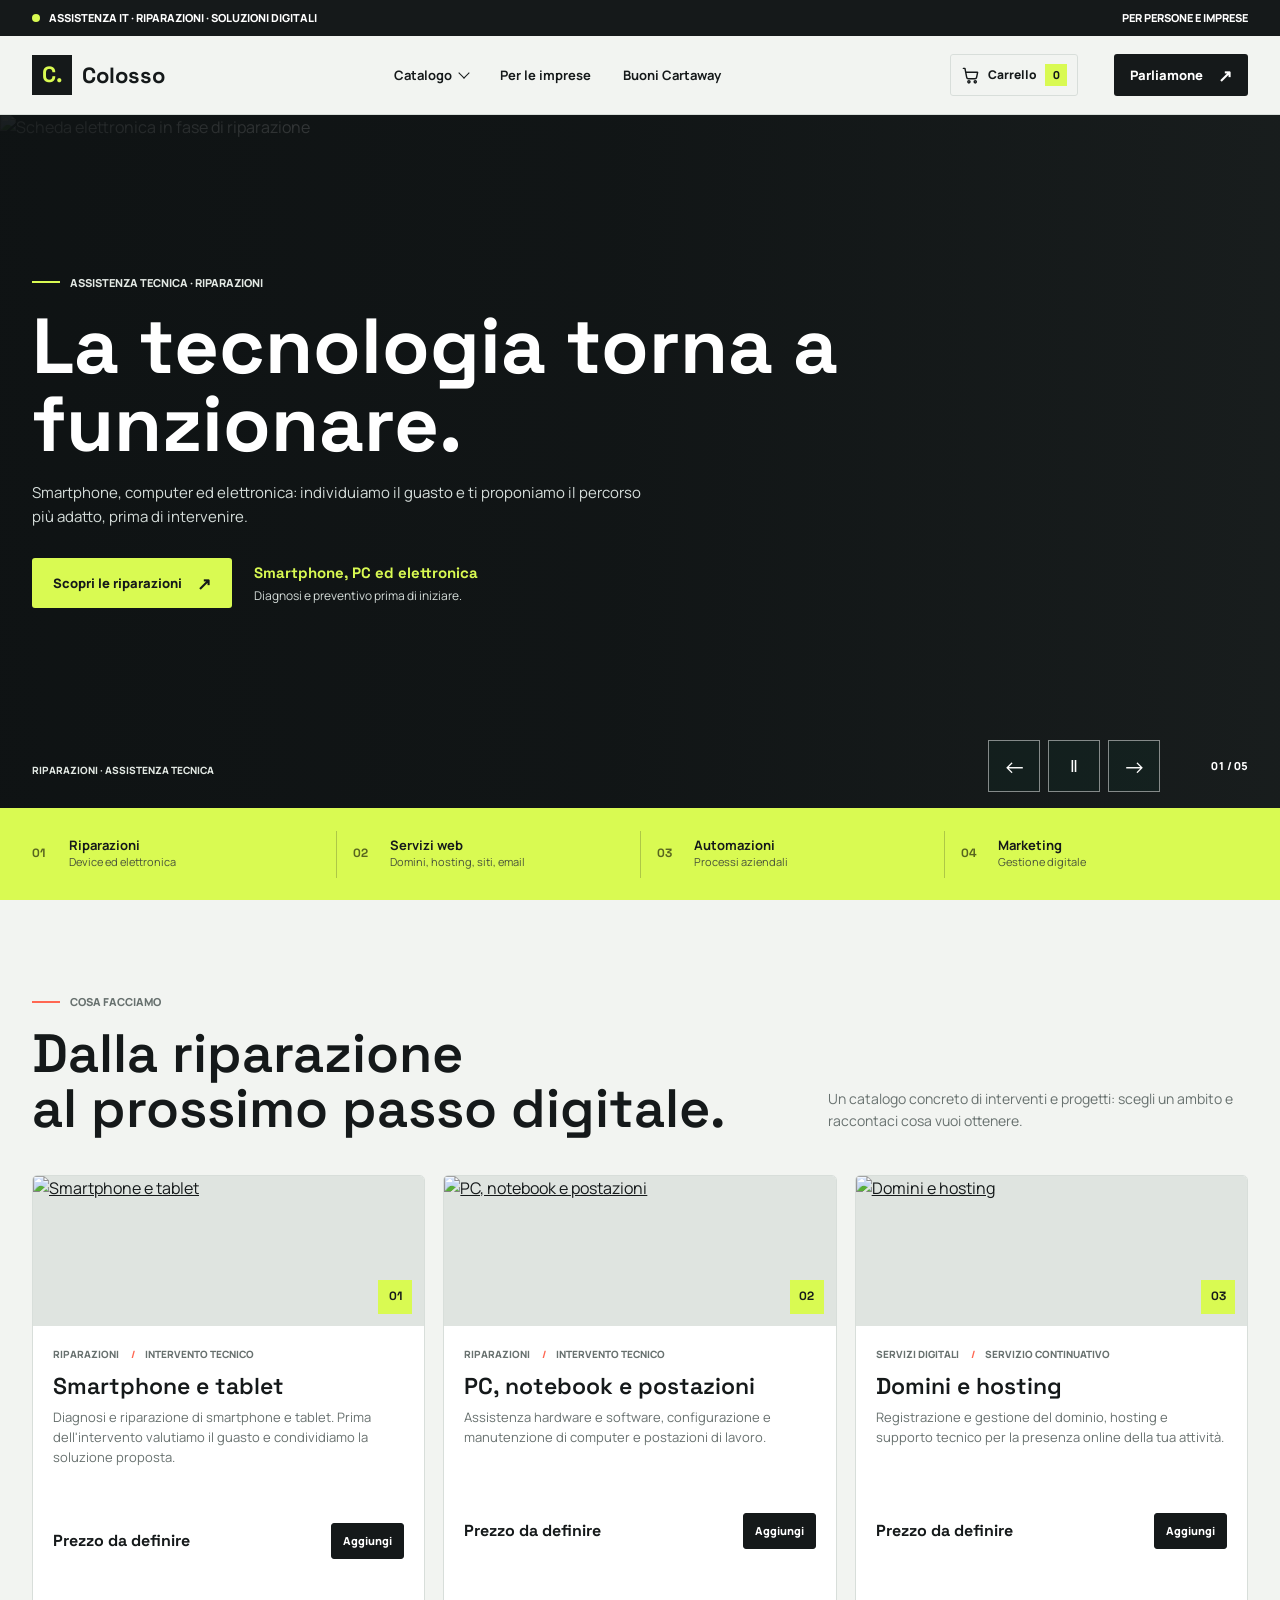
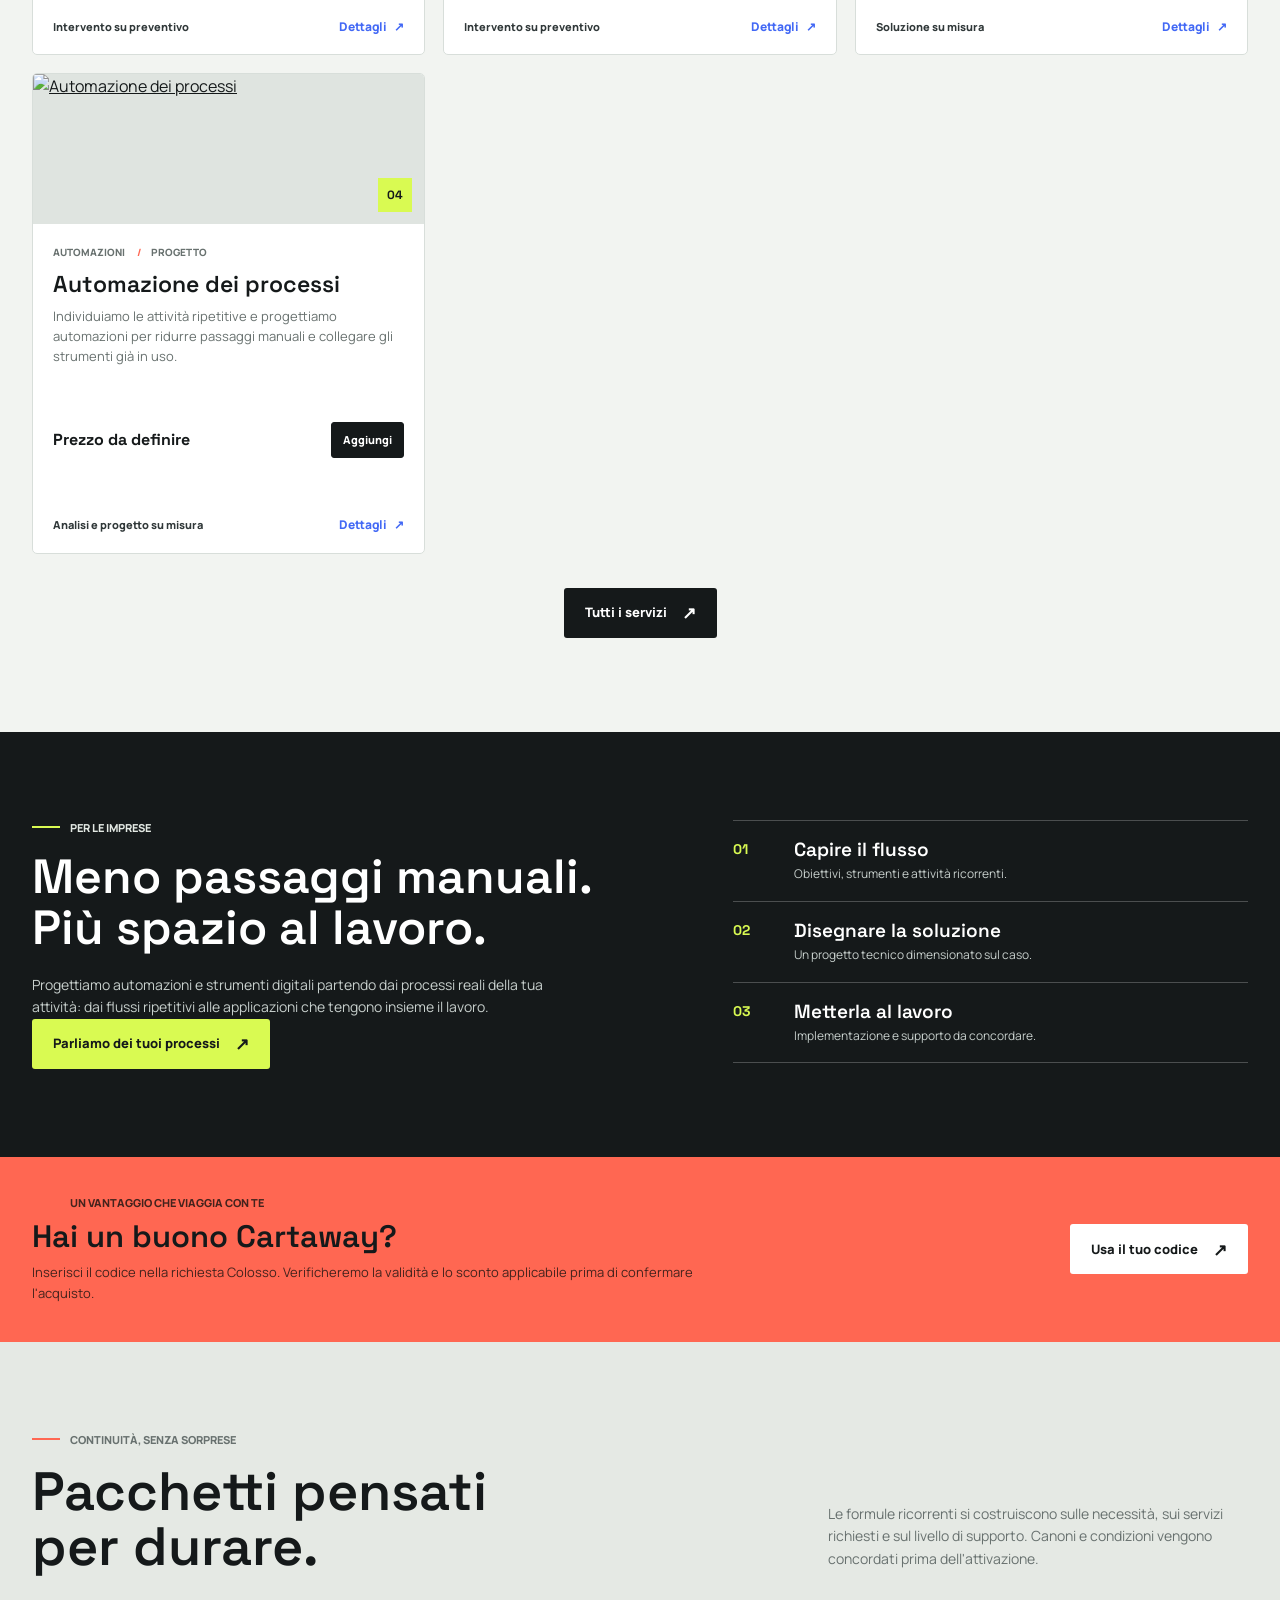
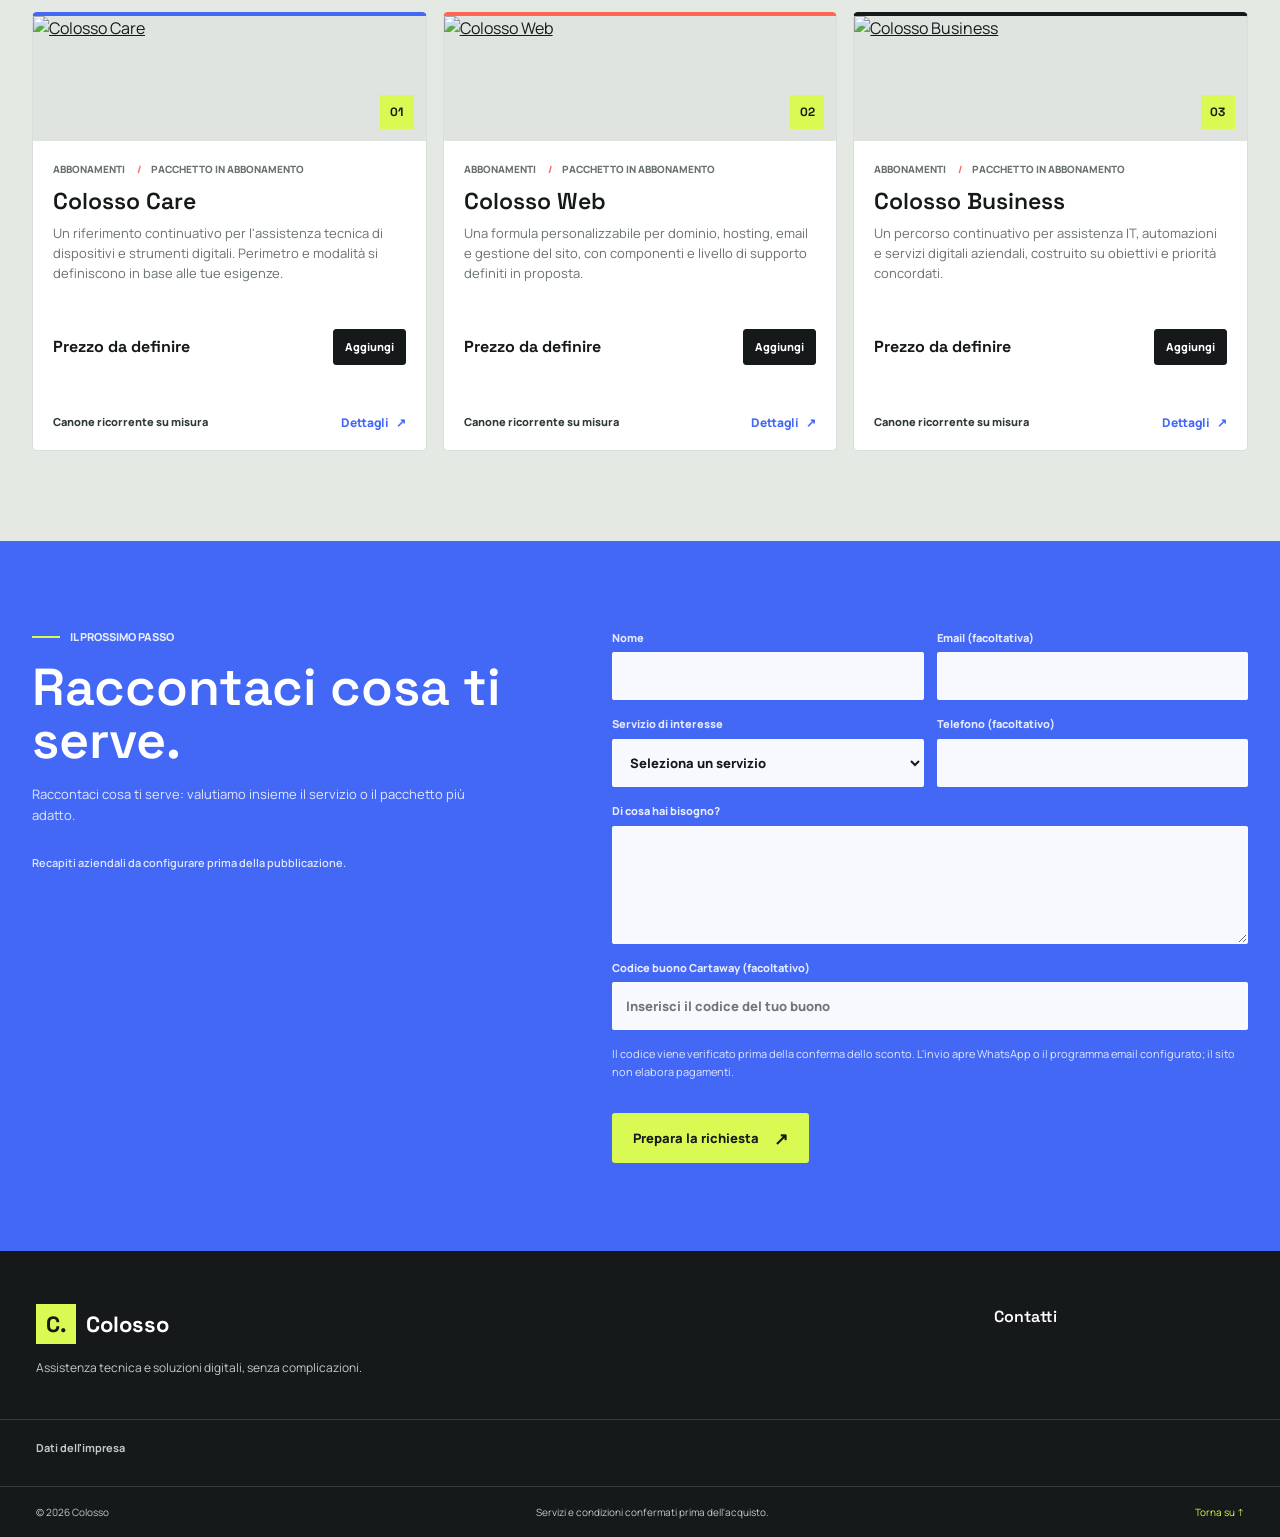
==== index.html @ 5e8c4e10 "feat: add main site functionality with cart management, service rendering, and contact forms" ====
<!doctype html>
<html lang="it">
  <head>
    <meta charset="utf-8" />
    <meta name="viewport" content="width=device-width, initial-scale=1" />
    <meta name="theme-color" content="#d9fa52" />
    <meta name="description" content="Colosso: assistenza tecnica, riparazioni elettroniche, servizi digitali e automazioni per persone e imprese." />
    <title>Colosso — Assistenza tecnica e soluzioni digitali</title>
    <link rel="preconnect" href="https://fonts.googleapis.com" />
    <link rel="preconnect" href="https://fonts.gstatic.com" crossorigin />
    <link href="https://fonts.googleapis.com/css2?family=Manrope:wght@400;500;600;700;800&family=Space+Grotesk:wght@400;500;600;700&display=swap" rel="stylesheet" />
    <link rel="stylesheet" href="site.css?v=4" />
    <script src="site.js?v=4" defer></script>
  </head>
  <body data-page="home">
    <a class="skip-link" href="#main">Salta al contenuto</a>

    <div class="topline" id="topline">
      <div class="topline__inner">
        <span class="topline__signal"><span class="topline__dot" aria-hidden="true"></span> Assistenza IT · Riparazioni · Soluzioni digitali</span>
        <span>Per persone e imprese</span>
      </div>
    </div>

    <header class="site-header">
      <div class="site-header__inner">
        <a class="brand" href="index.html#inizio" aria-label="Colosso, torna all'inizio">
          <span class="brand__mark" aria-hidden="true">C.</span>
          <span class="brand__name" data-brand>Colosso</span>
        </a>
        <button class="menu-toggle" id="menu-toggle" type="button" aria-label="Apri il menu" aria-controls="primary-navigation" aria-expanded="false">
          <span></span>
          <span></span>
        </button>
        <nav class="primary-nav" id="primary-navigation" aria-label="Navigazione principale">
          <details class="nav-dropdown">
            <summary>Catalogo</summary>
            <div class="nav-dropdown__menu">
              <a href="catalogo.html">Tutti i servizi</a>
              <a href="catalogo.html?categoria=Riparazioni">Riparazioni</a>
              <a href="catalogo.html?categoria=Servizi%20digitali">Servizi digitali</a>
              <a href="catalogo.html?categoria=Automazioni">Automazioni</a>
              <a href="catalogo.html?categoria=Marketing">Marketing</a>
              <a href="catalogo.html?categoria=Abbonamenti">Abbonamenti</a>
            </div>
          </details>
          <a href="#imprese">Per le imprese</a>
          <a href="#buoni">Buoni Cartaway</a>
        </nav>
        <a class="cart-link" data-cart-link href="carrello.html" aria-label="Carrello, 0 articoli">
          <svg class="cart-link__icon" viewBox="0 0 24 24" aria-hidden="true" fill="none" stroke="currentColor" stroke-width="1.8" stroke-linecap="round" stroke-linejoin="round"><path d="M3 3h2l2.2 11.3a2 2 0 0 0 2 1.7h8.5a2 2 0 0 0 2-1.6L21 8H6" /><circle cx="10" cy="20" r="1.4" /><circle cx="18" cy="20" r="1.4" /></svg>
          <span class="cart-link__label">Carrello</span>
          <span class="cart-count" data-cart-count aria-live="polite">0</span>
          <span class="visually-hidden" id="cart-feedback" role="status" aria-live="polite"></span>
        </a>
        <a class="button button--small" href="#contatti">Parliamone <span class="button__arrow" aria-hidden="true">↗</span></a>
      </div>
    </header>

    <main id="main">
      <section class="hero" id="inizio" aria-labelledby="hero-title">
        <img class="hero__image" id="hero-image" src="https://images.unsplash.com/photo-1518770660439-4636190af475?auto=format&fit=crop&w=2200&q=85" alt="Scheda elettronica in fase di riparazione" fetchpriority="high" />
        <div class="hero__inner">
          <div class="hero__content">
            <p class="eyebrow eyebrow--light" id="hero-eyebrow">ASSISTENZA TECNICA · RIPARAZIONI</p>
            <h1 id="hero-title">La tecnologia torna a funzionare.</h1>
            <p class="hero__intro" id="hero-intro">Smartphone, computer ed elettronica: individuiamo il guasto e ti proponiamo il percorso più adatto, prima di intervenire.</p>
            <div class="hero__actions">
              <a class="button button--lime" id="hero-action" href="catalogo.html?categoria=Riparazioni"><span id="hero-action-label">Scopri le riparazioni</span><span class="button__arrow" aria-hidden="true">↗</span></a>
              <p class="hero__delivery"><strong id="hero-delivery-highlight">Smartphone, PC ed elettronica</strong><span id="hero-delivery-secondary">Diagnosi e preventivo prima di iniziare.</span></p>
            </div>
          </div>
        </div>
        <p class="hero__caption" id="hero-caption">RIPARAZIONI · ASSISTENZA TECNICA</p>
        <div class="hero__controls" role="group" aria-label="Controlli della galleria">
          <button class="hero__control" id="hero-previous" type="button" aria-label="Slide precedente" title="Slide precedente">←</button>
          <button class="hero__control hero__control--play" id="hero-toggle" type="button" aria-label="Metti in pausa la galleria" aria-pressed="true" title="Metti in pausa la galleria">Ⅱ</button>
          <button class="hero__control" id="hero-next" type="button" aria-label="Slide successiva" title="Slide successiva">→</button>
          <span class="hero__counter" id="hero-slide-count" aria-live="polite">01 / 05</span>
        </div>
      </section>

      <section class="capability-strip" aria-label="Aree di attività">
        <div class="capability-strip__inner">
          <p><span class="capability-strip__number">01</span><strong>Riparazioni</strong><span>Device ed elettronica</span></p>
          <p><span class="capability-strip__number">02</span><strong>Servizi web</strong><span>Domini, hosting, siti, email</span></p>
          <p><span class="capability-strip__number">03</span><strong>Automazioni</strong><span>Processi aziendali</span></p>
          <p><span class="capability-strip__number">04</span><strong>Marketing</strong><span>Gestione digitale</span></p>
        </div>
      </section>

      <section class="section-wrap" id="servizi" aria-labelledby="services-title">
        <div class="section-heading">
          <div>
            <p class="eyebrow">Cosa facciamo</p>
            <h2 id="services-title">Dalla riparazione<br />al prossimo passo digitale.</h2>
          </div>
          <p class="section-heading__note">Un catalogo concreto di interventi e progetti: scegli un ambito e raccontaci cosa vuoi ottenere.</p>
        </div>
        <div class="service-grid" data-home-services>
          <p class="load-status" id="service-load-status" role="status" aria-live="polite">Carico i servizi…</p>
        </div>
        <div class="section-action">
          <a class="button" href="catalogo.html">Tutti i servizi <span class="button__arrow" aria-hidden="true">↗</span></a>
        </div>
      </section>

      <section class="process-section" id="imprese" aria-labelledby="process-title">
        <div class="process-section__inner">
          <div>
            <p class="eyebrow eyebrow--light">Per le imprese</p>
            <h2 id="process-title">Meno passaggi manuali.<br />Più spazio al lavoro.</h2>
            <p class="process-section__intro">Progettiamo automazioni e strumenti digitali partendo dai processi reali della tua attività: dai flussi ripetitivi alle applicazioni che tengono insieme il lavoro.</p>
            <a class="button button--lime" href="prodotto.html?id=automazione-processi">Parliamo dei tuoi processi <span class="button__arrow" aria-hidden="true">↗</span></a>
          </div>
          <ol class="process-list">
            <li><span class="process-list__number">01</span><strong>Capire il flusso</strong><span>Obiettivi, strumenti e attività ricorrenti.</span></li>
            <li><span class="process-list__number">02</span><strong>Disegnare la soluzione</strong><span>Un progetto tecnico dimensionato sul caso.</span></li>
            <li><span class="process-list__number">03</span><strong>Metterla al lavoro</strong><span>Implementazione e supporto da concordare.</span></li>
          </ol>
        </div>
      </section>

      <section class="voucher-band" id="buoni" aria-labelledby="voucher-title">
        <div>
          <p class="eyebrow">Un vantaggio che viaggia con te</p>
          <h2 id="voucher-title">Hai un buono Cartaway?</h2>
          <p>Inserisci il codice nella richiesta Colosso. Verificheremo la validità e lo sconto applicabile prima di confermare l'acquisto.</p>
        </div>
        <a class="button button--white" href="#contatti">Usa il tuo codice <span class="button__arrow" aria-hidden="true">↗</span></a>
      </section>

      <section class="packages-section" id="pacchetti" aria-labelledby="packages-title">
        <div class="section-wrap">
          <div class="section-heading">
            <div>
              <p class="eyebrow">Continuità, senza sorprese</p>
              <h2 id="packages-title">Pacchetti pensati<br />per durare.</h2>
            </div>
            <p class="section-heading__note">Le formule ricorrenti si costruiscono sulle necessità, sui servizi richiesti e sul livello di supporto. Canoni e condizioni vengono concordati prima dell'attivazione.</p>
          </div>
          <div class="package-grid" data-subscriptions>
            <p class="load-status" role="status" aria-live="polite">Carico i pacchetti…</p>
          </div>
        </div>
      </section>

      <section class="contact-section" id="contatti" aria-labelledby="contact-title">
        <div class="contact-section__inner">
          <div>
            <p class="eyebrow">Il prossimo passo</p>
            <h2 id="contact-title">Raccontaci cosa ti serve.</h2>
            <p class="contact-section__intro" data-contact-note>Raccontaci cosa ti serve: valutiamo insieme il servizio o il pacchetto più adatto.</p>
            <p class="contact-section__intro" data-coverage hidden></p>
            <div class="contact-details" aria-label="Recapiti aziendali">
              <a data-phone-link hidden></a>
              <a data-email-link hidden></a>
              <a data-whatsapp-link target="_blank" rel="noopener noreferrer" hidden>Scrivici su WhatsApp <span aria-hidden="true">↗</span></a>
              <span class="contact-details__state" data-contact-state>Recapiti aziendali da configurare prima della pubblicazione.</span>
              <span data-address hidden></span>
            </div>
          </div>

          <form class="contact-form" id="contact-form">
            <label class="field-label"><span>Nome</span><input name="name" type="text" autocomplete="name" maxlength="90" required /></label>
            <label class="field-label"><span>Email <span>(facoltativa)</span></span><input name="email" type="email" autocomplete="email" maxlength="120" /></label>
            <label class="field-label"><span>Servizio di interesse</span><select name="service"><option value="">Seleziona un servizio</option></select></label>
            <label class="field-label"><span>Telefono <span>(facoltativo)</span></span><input name="phone" type="tel" autocomplete="tel" maxlength="30" /></label>
            <label class="field-label field-label--wide"><span>Di cosa hai bisogno?</span><textarea name="message" rows="4" maxlength="1500" required></textarea></label>
            <label class="field-label field-label--wide"><span>Codice buono Cartaway <span>(facoltativo)</span></span><input name="voucher" type="text" autocomplete="off" autocapitalize="characters" maxlength="80" placeholder="Inserisci il codice del tuo buono" /></label>
            <p class="contact-form__note">Il codice viene verificato prima della conferma dello sconto. L'invio apre WhatsApp o il programma email configurato; il sito non elabora pagamenti.</p>
            <p class="contact-form__status" id="contact-form-status" role="status" aria-live="polite"></p>
            <button class="button button--lime" type="submit">Prepara la richiesta <span class="button__arrow" aria-hidden="true">↗</span></button>
          </form>
        </div>
      </section>
    </main>

    <footer class="site-footer">
      <div class="site-footer__main">
        <div class="site-footer__brand">
          <a class="brand brand--footer" href="index.html#inizio" aria-label="Colosso, torna all'inizio">
            <span class="brand__mark" aria-hidden="true">C.</span>
            <span class="brand__name" data-brand>Colosso</span>
          </a>
          <p class="site-footer__copy" data-tagline>Assistenza tecnica e soluzioni digitali, senza complicazioni.</p>
        </div>
        <div class="site-footer__contact-block">
          <h2>Contatti</h2>
          <a data-whatsapp-link target="_blank" rel="noopener noreferrer" hidden>Ordina su WhatsApp <span aria-hidden="true">↗</span></a>
          <a data-phone-link hidden></a>
          <a data-email-link hidden></a>
          <p data-address hidden></p>
        </div>
      </div>
      <section class="site-footer__legal" id="legal-details" aria-labelledby="legal-details-title">
          <h2 id="legal-details-title">Dati dell'impresa</h2>
          <dl id="legal-details-list"></dl>
        </section>
        <div class="site-footer__bottom">
          <span>© <span data-current-year></span> <span data-brand>Colosso</span></span>
          <span>Servizi e condizioni confermati prima dell'acquisto.</span>
          <a href="#topline">Torna su <span aria-hidden="true">↑</span></a>
        </div>
    </footer>
  </body>
</html>
---- site.css ----
:root {
  color-scheme: light;
  --ink: #15191a;
  --ink-soft: #303839;
  --paper: #f2f4f1;
  --white: #fff;
  --lime: #d9fa52;
  --coral: #ff6752;
  --blue: #4268f5;
  --muted: #68716f;
  --line: #d8deda;
  --display: "Space Grotesk", sans-serif;
  --body: "Manrope", sans-serif;
}

* {
  box-sizing: border-box;
}

html {
  scroll-behavior: smooth;
  scroll-padding-top: 88px;
}

body {
  min-width: 320px;
  margin: 0;
  background: var(--paper);
  color: var(--ink);
  font-family: var(--body);
  font-size: 16px;
  line-height: 1.6;
}

img {
  display: block;
  max-width: 100%;
}

a {
  color: inherit;
}

button,
input,
select,
textarea {
  color: inherit;
  font: inherit;
}

button,
a,
select {
  -webkit-tap-highlight-color: transparent;
}

a:focus-visible,
button:focus-visible,
input:focus-visible,
select:focus-visible,
textarea:focus-visible {
  outline: 3px solid var(--coral);
  outline-offset: 3px;
}

::selection {
  background: var(--lime);
  color: var(--ink);
}

[hidden] {
  display: none !important;
}

.skip-link:not(:focus) {
  position: absolute;
  width: 1px;
  height: 1px;
  padding: 0;
  margin: -1px;
  overflow: hidden;
  clip: rect(0, 0, 0, 0);
  white-space: nowrap;
  border: 0;
}

.skip-link:focus {
  position: fixed;
  z-index: 50;
  top: 12px;
  left: 12px;
  padding: 10px 14px;
  background: var(--white);
}

.topline {
  background: var(--ink);
  color: var(--white);
  font-size: 11px;
  font-weight: 800;
  letter-spacing: 0;
  text-transform: uppercase;
}

.topline__inner,
.site-header__inner,
.section-wrap {
  width: min(100% - 64px, 1360px);
  margin-inline: auto;
}

.topline__inner {
  display: flex;
  min-height: 36px;
  align-items: center;
  justify-content: space-between;
  gap: 18px;
}

.topline__signal {
  display: inline-flex;
  align-items: center;
  gap: 9px;
}

.topline__dot {
  width: 8px;
  height: 8px;
  flex: 0 0 auto;
  border-radius: 50%;
  background: var(--lime);
}

.topline a {
  color: var(--lime);
  text-decoration: none;
}

.site-header {
  position: sticky;
  z-index: 20;
  top: 0;
  border-bottom: 1px solid var(--line);
  background: rgb(242 244 241 / 96%);
  backdrop-filter: blur(14px);
}

.site-header__inner {
  display: grid;
  min-height: 78px;
  grid-template-columns: auto minmax(0, 1fr) auto auto;
  align-items: center;
  gap: 36px;
}

.brand {
  display: inline-flex;
  width: fit-content;
  align-items: center;
  gap: 10px;
  text-decoration: none;
}

.brand__mark {
  display: grid;
  width: 40px;
  height: 40px;
  flex: 0 0 auto;
  place-items: center;
  background: var(--ink);
  color: var(--lime);
  font-family: var(--display);
  font-size: 22px;
  font-weight: 700;
}

.brand__name {
  font-family: var(--display);
  font-size: 22px;
  font-weight: 700;
  line-height: 1;
}

.primary-nav {
  display: flex;
  align-items: center;
  justify-content: center;
  gap: 32px;
  font-size: 13px;
  font-weight: 700;
}

.primary-nav a {
  text-decoration: none;
  text-underline-offset: 5px;
}

.primary-nav a:hover {
  text-decoration: underline;
}

.nav-dropdown {
  position: relative;
}

.nav-dropdown > summary {
  display: flex;
  align-items: center;
  gap: 8px;
  cursor: pointer;
  list-style: none;
}

.nav-dropdown > summary::-webkit-details-marker {
  display: none;
}

.nav-dropdown > summary::after {
  width: 7px;
  height: 7px;
  border-right: 1.5px solid currentColor;
  border-bottom: 1.5px solid currentColor;
  content: "";
  transform: translateY(-2px) rotate(45deg);
  transition: transform 160ms ease;
}

.nav-dropdown[open] > summary::after {
  transform: translateY(2px) rotate(225deg);
}

.nav-dropdown__menu {
  position: absolute;
  z-index: 30;
  top: calc(100% + 17px);
  left: -16px;
  display: grid;
  min-width: 236px;
  padding: 7px;
  border: 1px solid var(--line);
  border-radius: 4px;
  background: var(--white);
  box-shadow: 0 14px 32px rgb(21 25 26 / 14%);
}

.primary-nav .nav-dropdown__menu a {
  padding: 10px 12px;
  border-radius: 2px;
  text-decoration: none;
  white-space: nowrap;
}

.primary-nav .nav-dropdown__menu a:hover {
  background: var(--paper);
  text-decoration: none;
}

.menu-toggle {
  display: none;
  width: 44px;
  height: 44px;
  padding: 11px;
  border: 1px solid var(--line);
  background: transparent;
  cursor: pointer;
}

.menu-toggle span {
  display: block;
  height: 2px;
  margin: 5px 0;
  background: var(--ink);
  transition: transform 160ms ease;
}

.menu-toggle[aria-expanded="true"] span:first-child {
  transform: translateY(3.5px) rotate(45deg);
}

.menu-toggle[aria-expanded="true"] span:last-child {
  transform: translateY(-3.5px) rotate(-45deg);
}

.button {
  display: inline-flex;
  min-height: 50px;
  align-items: center;
  justify-content: center;
  gap: 15px;
  padding: 0 20px;
  border: 1px solid transparent;
  border-radius: 3px;
  background: var(--ink);
  color: var(--white);
  cursor: pointer;
  font-size: 13px;
  font-weight: 800;
  text-align: center;
  text-decoration: none;
  transition: background 160ms ease, color 160ms ease, border-color 160ms ease, transform 160ms ease;
}

.button:hover {
  transform: translateY(-2px);
  background: var(--blue);
  color: var(--white);
}

.button--small {
  min-height: 42px;
  padding-inline: 15px;
}

.button--lime {
  background: var(--lime);
  color: var(--ink);
}

.button--lime:hover {
  background: var(--white);
  color: var(--ink);
}

.button--outline {
  border-color: currentColor;
  background: transparent;
  color: var(--white);
}

.button--outline:hover {
  border-color: var(--lime);
  background: var(--lime);
  color: var(--ink);
}

.button--white {
  background: var(--white);
  color: var(--ink);
}

.button--white:hover {
  background: var(--ink);
  color: var(--white);
}

.button__arrow {
  font-size: 17px;
  line-height: 1;
}

.hero {
  position: relative;
  display: flex;
  min-height: 570px;
  align-items: center;
  overflow: hidden;
  isolation: isolate;
  background: #1b2020;
  color: var(--white);
}

.hero::after {
  position: absolute;
  z-index: -1;
  inset: 0;
  background: linear-gradient(90deg, rgb(14 18 19 / 94%) 0%, rgb(14 18 19 / 78%) 42%, rgb(14 18 19 / 18%) 100%);
  content: "";
}

.hero__image {
  position: absolute;
  z-index: -2;
  inset: 0;
  width: 100%;
  height: 100%;
  object-fit: cover;
  object-position: center 48%;
}

.hero__inner {
  width: min(100% - 64px, 1360px);
  padding-block: 72px 98px;
  margin-inline: auto;
  animation: hero-enter 650ms ease-out both;
}

.eyebrow {
  display: flex;
  align-items: center;
  gap: 10px;
  margin: 0 0 17px;
  color: var(--muted);
  font-size: 11px;
  font-weight: 800;
  letter-spacing: 0;
  line-height: 1.4;
  text-transform: uppercase;
}

.eyebrow::before {
  width: 28px;
  height: 2px;
  flex: 0 0 auto;
  background: var(--coral);
  content: "";
}

.eyebrow--light {
  color: #e2e8e3;
}

.eyebrow--light::before {
  background: var(--lime);
}

.hero h1 {
  max-width: 780px;
  margin: 0;
  font-family: var(--display);
  font-size: 88px;
  font-weight: 700;
  letter-spacing: 0;
  line-height: 0.98;
}

.hero h1 span {
  color: var(--lime);
}

.hero__statement {
  max-width: 740px;
  margin: 20px 0 0;
  font-family: var(--display);
  font-size: 31px;
  font-weight: 500;
  letter-spacing: 0;
  line-height: 1.2;
}

.hero__intro {
  max-width: 590px;
  margin: 16px 0 0;
  color: #d5ddda;
  font-size: 15px;
}

.hero__actions {
  display: flex;
  flex-wrap: wrap;
  align-items: center;
  gap: 12px;
  margin-top: 30px;
}

.hero__caption {
  position: absolute;
  right: max(32px, calc((100vw - 1360px) / 2));
  bottom: 26px;
  margin: 0;
  color: #e2e8e3;
  font-size: 10px;
  font-weight: 800;
  letter-spacing: 0;
  text-transform: uppercase;
}

.capability-strip {
  background: var(--lime);
}

.capability-strip__inner {
  display: grid;
  width: min(100% - 64px, 1360px);
  min-height: 92px;
  grid-template-columns: repeat(4, minmax(0, 1fr));
  align-items: center;
  margin-inline: auto;
}

.capability-strip p {
  display: grid;
  min-height: 47px;
  grid-template-columns: 28px 1fr;
  align-content: center;
  gap: 0 9px;
  padding-inline: 16px;
  margin: 0;
  border-left: 1px solid rgb(21 25 26 / 22%);
}

.capability-strip p:first-child {
  padding-left: 0;
  border-left: 0;
}

.capability-strip__number {
  grid-row: span 2;
  align-self: center;
  color: #58651f;
  font-family: var(--display);
  font-size: 12px;
  font-weight: 700;
}

.capability-strip strong {
  font-size: 13px;
  line-height: 1.25;
}

.capability-strip span:last-child {
  color: #48523a;
  font-size: 11px;
}

.section-wrap {
  padding-block: 94px;
}

.section-heading {
  display: flex;
  align-items: end;
  justify-content: space-between;
  gap: 28px;
  margin-bottom: 38px;
}

.section-heading h2,
.page-heading h1 {
  max-width: 720px;
  margin: 0;
  font-family: var(--display);
  font-size: 54px;
  font-weight: 600;
  letter-spacing: 0;
  line-height: 1.02;
}

.section-heading__note {
  max-width: 420px;
  margin: 0 0 4px;
  color: var(--muted);
  font-size: 14px;
}

.section-heading__note a {
  color: var(--ink);
  font-weight: 800;
  text-decoration-thickness: 1px;
  text-underline-offset: 4px;
}

.service-grid {
  display: grid;
  grid-template-columns: repeat(3, minmax(0, 1fr));
  gap: 18px;
}

.service-card {
  display: flex;
  min-width: 0;
  flex-direction: column;
  overflow: hidden;
  border: 1px solid var(--line);
  border-radius: 5px;
  background: var(--white);
  animation: card-enter 420ms ease-out both;
}

.service-card__media {
  position: relative;
  display: block;
  overflow: hidden;
  aspect-ratio: 1.72;
  background: #dfe4e0;
}

.service-card__media img {
  width: 100%;
  height: 100%;
  object-fit: cover;
  transition: transform 260ms ease;
}

.service-card:hover .service-card__media img {
  transform: scale(1.035);
}

.service-card__media-index {
  position: absolute;
  right: 12px;
  bottom: 12px;
  display: grid;
  width: 34px;
  height: 34px;
  place-items: center;
  background: var(--lime);
  color: var(--ink);
  font-family: var(--display);
  font-size: 12px;
  font-weight: 700;
}

.service-card__body {
  display: flex;
  height: 100%;
  flex-direction: column;
  padding: 20px 20px 18px;
}

.service-card__tags {
  display: flex;
  flex-wrap: wrap;
  gap: 7px 12px;
  color: var(--muted);
  font-size: 10px;
  font-weight: 800;
  text-transform: uppercase;
}

.service-card__tags span + span::before {
  padding-right: 10px;
  color: var(--coral);
  content: "/";
}

.service-card h3 {
  margin: 11px 0 8px;
  font-family: var(--display);
  font-size: 23px;
  font-weight: 600;
  letter-spacing: 0;
  line-height: 1.15;
}

.service-card h3 a {
  text-decoration: none;
}

.service-card h3 a:hover {
  text-decoration: underline;
  text-decoration-color: var(--coral);
  text-underline-offset: 4px;
}

.service-card__description {
  margin: 0;
  color: var(--muted);
  font-size: 13px;
  line-height: 1.55;
}

.service-card__footer {
  display: flex;
  align-items: center;
  justify-content: space-between;
  gap: 12px;
  padding-top: 19px;
  margin-top: auto;
}

.service-card__format {
  color: var(--ink-soft);
  font-size: 11px;
  font-weight: 800;
}

.service-card__link {
  display: inline-flex;
  align-items: center;
  gap: 7px;
  color: var(--blue);
  font-size: 12px;
  font-weight: 800;
  text-decoration: none;
  white-space: nowrap;
}

.service-card__link:hover {
  text-decoration: underline;
  text-underline-offset: 4px;
}

.section-action {
  display: flex;
  justify-content: center;
  margin-top: 34px;
}

.load-status,
.empty-state {
  padding-block: 22px;
  color: var(--muted);
  font-size: 14px;
}

.process-section {
  background: var(--ink);
  color: var(--white);
}

.process-section__inner {
  display: grid;
  width: min(100% - 64px, 1360px);
  grid-template-columns: minmax(0, 1fr) minmax(320px, 0.82fr);
  gap: 72px;
  padding-block: 88px;
  margin-inline: auto;
}

.process-section h2 {
  max-width: 650px;
  margin: 0;
  font-family: var(--display);
  font-size: 48px;
  font-weight: 600;
  letter-spacing: 0;
  line-height: 1.06;
}

.process-section__intro {
  max-width: 560px;
  margin: 20px 0 0;
  color: #c7cfcc;
  font-size: 14px;
}

.process-list {
  margin: 0;
  padding: 0;
  list-style: none;
}

.process-list li {
  display: grid;
  grid-template-columns: 45px 1fr;
  gap: 0 16px;
  padding: 17px 0;
  border-top: 1px solid rgb(255 255 255 / 23%);
}

.process-list li:last-child {
  border-bottom: 1px solid rgb(255 255 255 / 23%);
}

.process-list__number {
  grid-row: span 2;
  color: var(--lime);
  font-family: var(--display);
  font-size: 14px;
  font-weight: 700;
}

.process-list strong {
  font-family: var(--display);
  font-size: 19px;
  font-weight: 600;
  line-height: 1.25;
}

.process-list span:last-child {
  margin-top: 3px;
  color: #c7cfcc;
  font-size: 12px;
}

.voucher-band {
  display: grid;
  grid-template-columns: 1fr auto;
  align-items: center;
  gap: 32px;
  padding: 38px max(32px, calc((100vw - 1360px) / 2));
  background: var(--coral);
  color: var(--ink);
}

.voucher-band .eyebrow {
  margin-bottom: 9px;
  color: #45231d;
}

.voucher-band h2 {
  margin: 0;
  font-family: var(--display);
  font-size: 31px;
  font-weight: 600;
  letter-spacing: 0;
  line-height: 1.1;
}

.voucher-band p:last-child {
  max-width: 710px;
  margin: 9px 0 0;
  color: #45231d;
  font-size: 13px;
}

.packages-section {
  background: #e5e9e4;
}

.packages-section .section-wrap {
  padding-block: 90px;
}

.package-grid {
  display: grid;
  grid-template-columns: repeat(3, minmax(0, 1fr));
  gap: 16px;
}

.package-grid .service-card {
  border-top: 4px solid var(--blue);
}

.package-grid .service-card:nth-child(2) {
  border-top-color: var(--coral);
}

.package-grid .service-card:nth-child(3) {
  border-top-color: var(--ink);
}

.package-grid .service-card__media {
  aspect-ratio: 2.15;
}

.catalog-main {
  min-height: 70vh;
}

.page-heading {
  padding-block: 76px 40px;
}

.breadcrumbs {
  display: flex;
  align-items: center;
  gap: 9px;
  margin-bottom: 27px;
  color: var(--muted);
  font-size: 12px;
  font-weight: 700;
}

.breadcrumbs a {
  color: var(--ink);
  text-decoration: none;
}

.breadcrumbs a:hover {
  text-decoration: underline;
}

.breadcrumbs__separator {
  color: var(--coral);
}

.page-heading__row {
  display: flex;
  align-items: end;
  justify-content: space-between;
  gap: 32px;
}

.page-heading h1 {
  font-size: 66px;
}

.page-heading__intro {
  max-width: 470px;
  margin: 0 0 5px;
  color: var(--muted);
  font-size: 14px;
}

.catalog-content {
  padding-block: 8px 96px;
}

.catalog-controls {
  display: grid;
  grid-template-columns: minmax(240px, 1fr) minmax(190px, 0.38fr) minmax(170px, 0.32fr);
  gap: 12px;
  padding-block: 21px;
  margin-bottom: 17px;
  border-top: 1px solid var(--line);
  border-bottom: 1px solid var(--line);
}

.field-label {
  display: grid;
  gap: 6px;
  color: var(--muted);
  font-size: 11px;
  font-weight: 800;
}

.field-label input,
.field-label select,
.field-label textarea {
  width: 100%;
  min-height: 48px;
  padding: 11px 13px;
  border: 1px solid #cbd2ce;
  border-radius: 2px;
  background: var(--white);
  color: var(--ink);
  font-size: 13px;
}

.field-label textarea {
  min-height: 118px;
  resize: vertical;
}

.catalog-status {
  min-height: 25px;
  margin: 0 0 13px;
  color: var(--muted);
  font-size: 12px;
}

.contact-band {
  padding-block: 80px;
  background: var(--lime);
}

.contact-band__inner {
  display: flex;
  width: min(100% - 64px, 1360px);
  align-items: center;
  justify-content: space-between;
  gap: 28px;
  margin-inline: auto;
}

.contact-band h2 {
  margin: 0;
  font-family: var(--display);
  font-size: 43px;
  font-weight: 600;
  letter-spacing: 0;
  line-height: 1.05;
}

.contact-band p {
  max-width: 570px;
  margin: 12px 0 0;
  color: #465139;
  font-size: 13px;
}

.service-detail-wrap {
  padding-block: 48px 96px;
}

.service-detail {
  display: grid;
  grid-template-columns: minmax(0, 1.05fr) minmax(0, 0.95fr);
  gap: 64px;
  align-items: center;
}

.service-detail__visual {
  min-height: 400px;
  overflow: hidden;
  border-radius: 5px;
  background: #dfe4e0;
}

.service-detail__visual img {
  width: 100%;
  height: 100%;
  min-height: 400px;
  object-fit: cover;
}

.service-detail__category {
  color: var(--blue);
  font-size: 11px;
  font-weight: 800;
  text-transform: uppercase;
}

.service-detail h1 {
  margin: 10px 0 11px;
  font-family: var(--display);
  font-size: 51px;
  font-weight: 600;
  letter-spacing: 0;
  line-height: 1.03;
}

.service-detail__format {
  display: inline-flex;
  padding: 6px 10px;
  background: var(--lime);
  font-size: 11px;
  font-weight: 800;
}

.service-detail__description {
  margin: 21px 0;
  color: var(--muted);
  font-size: 14px;
}

.service-detail__facts {
  display: grid;
  margin: 0 0 26px;
  border-top: 1px solid var(--line);
}

.service-detail__facts div {
  display: grid;
  grid-template-columns: minmax(100px, 0.4fr) 1fr;
  gap: 16px;
  padding: 11px 0;
  border-bottom: 1px solid var(--line);
  font-size: 12px;
}

.service-detail__facts dt {
  color: var(--muted);
  font-weight: 700;
}

.service-detail__facts dd {
  margin: 0;
  font-weight: 800;
}

.service-detail__voucher-note {
  max-width: 460px;
  margin: 17px 0 0;
  color: var(--muted);
  font-size: 11px;
}

.not-found {
  padding-block: 82px 112px;
}

.not-found h1 {
  margin: 0 0 10px;
  font-family: var(--display);
  font-size: 46px;
  letter-spacing: 0;
}

.not-found p {
  margin: 0 0 23px;
  color: var(--muted);
}

.contact-section {
  background: var(--blue);
  color: var(--white);
}

.contact-section__inner {
  display: grid;
  width: min(100% - 64px, 1360px);
  grid-template-columns: minmax(0, 0.8fr) minmax(0, 1fr);
  gap: 72px;
  padding-block: 88px;
  margin-inline: auto;
}

.contact-section .eyebrow {
  color: #e7ebff;
}

.contact-section .eyebrow::before {
  background: var(--lime);
}

.contact-section h2 {
  max-width: 480px;
  margin: 0;
  font-family: var(--display);
  font-size: 52px;
  font-weight: 600;
  letter-spacing: 0;
  line-height: 1.02;
}

.contact-section__intro {
  max-width: 440px;
  margin: 17px 0 0;
  color: #e1e7ff;
  font-size: 13px;
}

.contact-details {
  display: grid;
  gap: 7px;
  margin-top: 28px;
  font-size: 13px;
  font-weight: 700;
}

.contact-details a {
  width: fit-content;
  color: var(--white);
  text-decoration-color: rgb(255 255 255 / 55%);
  text-underline-offset: 4px;
}

.contact-details__state {
  color: #e1e7ff;
  font-size: 11px;
  font-weight: 600;
}

.contact-form {
  display: grid;
  grid-template-columns: repeat(2, minmax(0, 1fr));
  gap: 15px 13px;
  align-content: start;
}

.contact-form .field-label {
  color: #e7ebff;
}

.contact-form .field-label--wide,
.contact-form__note,
.contact-form__status,
.contact-form .button {
  grid-column: 1 / -1;
}

.contact-form .field-label input,
.contact-form .field-label select,
.contact-form .field-label textarea {
  border-color: rgb(255 255 255 / 44%);
  background: rgb(255 255 255 / 96%);
}

.contact-form__note,
.contact-form__status {
  margin: 0;
  color: #e1e7ff;
  font-size: 11px;
}

.contact-form .button {
  width: fit-content;
  justify-self: start;
  margin-top: 3px;
}

.site-footer {
  background: var(--ink);
  color: var(--white);
}

.site-footer__main {
  display: flex;
  width: min(100%, 1380px);
  justify-content: space-between;
  gap: 45px;
  padding: 53px 36px 41px;
  margin-inline: auto;
}

.site-footer__brand {
  width: 340px;
  max-width: 100%;
  flex: 0 1 340px;
}

.brand--footer .brand__mark {
  background: var(--lime);
  color: var(--ink);
}

.site-footer__copy {
  max-width: 340px;
  margin: 14px 0 0;
  color: #c3cbc7;
  font-size: 12px;
}

.site-footer__contact-block {
  display: grid;
  width: 250px;
  flex: 0 0 250px;
  gap: 6px;
  align-content: start;
  justify-items: start;
  font-size: 12px;
}

.site-footer__contact-block h2 {
  margin: 0 0 6px;
  font-family: var(--display);
  font-size: 16px;
  font-weight: 600;
}

.site-footer__contact-block a {
  color: #e4e9e6;
  text-decoration: none;
}

.site-footer__contact-block a:hover {
  color: var(--lime);
  text-decoration: underline;
  text-underline-offset: 3px;
}

.site-footer__contact-block p {
  margin: 0;
}

.site-footer__legal {
  width: min(100%, 1380px);
  padding: 19px 36px 22px;
  border-top: 1px solid rgb(255 255 255 / 15%);
  margin-inline: auto;
}

.site-footer__legal h2 {
  margin: 0 0 8px;
  color: #c3cbc7;
  font-size: 11px;
  font-weight: 700;
}

.site-footer__legal dl {
  display: flex;
  flex-wrap: wrap;
  gap: 5px 24px;
  margin: 0;
  color: #c3cbc7;
  font-size: 10px;
}

.site-footer__legal dl div {
  display: flex;
  gap: 5px;
}

.site-footer__legal dd {
  margin: 0;
}

.site-footer__bottom {
  display: flex;
  width: min(100%, 1380px);
  min-height: 51px;
  align-items: center;
  justify-content: space-between;
  gap: 20px;
  padding: 12px 36px;
  border-top: 1px solid rgb(255 255 255 / 15%);
  margin-inline: auto;
  color: #c3cbc7;
  font-size: 10px;
}

.site-footer__bottom a {
  color: var(--lime);
  text-decoration: none;
}

.site-footer__bottom a:hover {
  text-decoration: underline;
  text-underline-offset: 3px;
}

@keyframes hero-enter {
  from { opacity: 0; transform: translateY(12px); }
  to { opacity: 1; transform: translateY(0); }
}

@keyframes card-enter {
  from { opacity: 0; transform: translateY(8px); }
  to { opacity: 1; transform: translateY(0); }
}

@media (max-width: 1050px) {
  .site-header__inner {
    gap: 22px;
  }

  .primary-nav {
    gap: 20px;
  }

  .service-grid {
    grid-template-columns: repeat(2, minmax(0, 1fr));
  }

  .process-section__inner,
  .contact-section__inner {
    gap: 42px;
  }

  .catalog-controls {
    grid-template-columns: minmax(200px, 1fr) minmax(170px, 0.7fr);
  }

  .catalog-controls .field-label:last-child {
    grid-column: 1 / -1;
  }
}

@media (max-width: 900px) {
  html {
    scroll-padding-top: 70px;
  }

  .topline__inner,
  .site-header__inner,
  .section-wrap,
  .hero__inner,
  .capability-strip__inner,
  .process-section__inner,
  .contact-band__inner,
  .contact-section__inner {
    width: min(100% - 36px, 1360px);
  }

  .topline__inner {
    min-height: 34px;
    font-size: 9px;
  }

  .topline__inner > span:last-child {
    display: none;
  }

  .site-header__inner {
    position: relative;
    min-height: 70px;
    grid-template-columns: auto 1fr auto;
    gap: 10px;
  }

  .menu-toggle {
    display: block;
    grid-column: 3;
    grid-row: 1;
  }

  .primary-nav {
    position: absolute;
    top: calc(100% + 1px);
    right: -18px;
    left: -18px;
    display: none;
    align-items: stretch;
    gap: 0;
    padding: 8px 18px 14px;
    border-bottom: 1px solid var(--line);
    background: var(--paper);
  }

  .primary-nav.is-open {
    display: grid;
  }

  .primary-nav a {
    padding: 12px 4px;
    border-top: 1px solid var(--line);
  }

  .primary-nav .nav-dropdown {
    border-top: 1px solid var(--line);
  }

  .primary-nav .nav-dropdown > summary {
    min-height: 45px;
    padding: 12px 4px;
  }

  .primary-nav .nav-dropdown__menu {
    position: static;
    min-width: 0;
    padding: 0 0 8px 14px;
    border: 0;
    border-radius: 0;
    background: transparent;
    box-shadow: none;
  }

  .primary-nav .nav-dropdown__menu a {
    padding: 10px 4px;
  }

  .site-header__inner > .button {
    display: none;
  }

  .hero {
    min-height: 585px;
    align-items: end;
  }

  .hero::after {
    background: linear-gradient(0deg, rgb(14 18 19 / 94%) 0%, rgb(14 18 19 / 75%) 48%, rgb(14 18 19 / 24%) 100%);
  }

  .hero__image {
    object-position: 58% center;
  }

  .hero__inner {
    padding-block: 60px 76px;
  }

  .hero h1 {
    font-size: 66px;
  }

  .hero__statement {
    max-width: 540px;
    font-size: 25px;
  }

  .hero__intro {
    max-width: 500px;
    font-size: 14px;
  }

  .hero__caption {
    right: 18px;
    bottom: 14px;
    font-size: 8px;
  }

  .capability-strip__inner {
    grid-template-columns: repeat(2, minmax(0, 1fr));
    padding-block: 10px;
  }

  .capability-strip p {
    min-height: 56px;
    padding-inline: 9px;
  }

  .capability-strip p:nth-child(odd) {
    padding-left: 0;
    border-left: 0;
  }

  .section-wrap,
  .packages-section .section-wrap {
    padding-block: 68px;
  }

  .section-heading,
  .page-heading__row {
    display: block;
    margin-bottom: 27px;
  }

  .section-heading h2,
  .page-heading h1 {
    font-size: 43px;
  }

  .section-heading__note,
  .page-heading__intro {
    margin-top: 15px;
  }

  .service-grid,
  .package-grid {
    grid-template-columns: 1fr;
    gap: 14px;
  }

  .service-card__media {
    aspect-ratio: 1.8;
  }

  .process-section__inner,
  .contact-section__inner {
    grid-template-columns: 1fr;
    gap: 32px;
    padding-block: 66px;
  }

  .process-section h2,
  .contact-section h2 {
    font-size: 40px;
  }

  .voucher-band {
    grid-template-columns: 1fr;
    gap: 22px;
    padding: 29px 18px;
  }

  .voucher-band h2 {
    font-size: 27px;
  }

  .page-heading {
    padding-block: 48px 25px;
  }

  .breadcrumbs {
    margin-bottom: 22px;
  }

  .catalog-controls {
    grid-template-columns: 1fr;
  }

  .catalog-controls .field-label:last-child {
    grid-column: auto;
  }

  .catalog-content {
    padding-bottom: 68px;
  }

  .contact-band {
    padding-block: 50px;
  }

  .contact-band__inner {
    display: grid;
    justify-items: start;
  }

  .contact-band h2 {
    font-size: 35px;
  }

  .service-detail-wrap {
    padding-block: 30px 68px;
  }

  .service-detail {
    grid-template-columns: 1fr;
    gap: 25px;
  }

  .service-detail__visual,
  .service-detail__visual img {
    min-height: 0;
    aspect-ratio: 1.45;
  }

  .service-detail h1 {
    font-size: 40px;
  }

  .contact-form {
    grid-template-columns: 1fr;
  }

  .contact-form .field-label--wide,
  .contact-form__note,
  .contact-form__status,
  .contact-form .button {
    grid-column: auto;
  }

  .site-footer__bottom {
    align-items: flex-start;
    flex-wrap: wrap;
  }
}

@media (max-width: 420px) {
  .hero h1 {
    font-size: 58px;
  }

  .hero__statement {
    font-size: 22px;
  }

  .button {
    min-height: 46px;
    padding-inline: 14px;
  }

  .service-card__body {
    padding: 17px 16px 16px;
  }

  .service-card h3 {
    font-size: 21px;
  }
}

@media (prefers-reduced-motion: reduce) {
  *,
  *::before,
  *::after {
    scroll-behavior: auto !important;
    animation-duration: 0.01ms !important;
    animation-iteration-count: 1 !important;
    transition-duration: 0.01ms !important;
  }
}

.visually-hidden {
  position: absolute;
  width: 1px;
  height: 1px;
  padding: 0;
  margin: -1px;
  overflow: hidden;
  clip: rect(0, 0, 0, 0);
  white-space: nowrap;
  border: 0;
}

.cart-link {
  display: inline-flex;
  min-height: 42px;
  align-items: center;
  justify-content: center;
  gap: 8px;
  padding: 0 10px;
  border: 1px solid var(--line);
  border-radius: 3px;
  text-decoration: none;
  white-space: nowrap;
}

.cart-link:hover {
  background: var(--white);
}

.cart-link__icon {
  width: 19px;
  height: 19px;
  flex: 0 0 auto;
}

.cart-link__label {
  font-size: 12px;
  font-weight: 800;
}

.cart-count {
  display: grid;
  min-width: 22px;
  height: 22px;
  place-items: center;
  padding-inline: 5px;
  background: var(--lime);
  color: var(--ink);
  font-size: 11px;
  font-variant-numeric: tabular-nums;
  font-weight: 800;
}

.service-card__purchase {
  display: flex;
  align-items: center;
  justify-content: space-between;
  gap: 10px;
  padding-top: 17px;
  margin-top: auto;
}

.service-card__price {
  font-family: var(--display);
  font-size: 16px;
  font-weight: 700;
  line-height: 1.25;
}

.service-card__add {
  min-height: 36px;
  padding: 0 11px;
  border: 1px solid var(--ink);
  border-radius: 3px;
  background: var(--ink);
  color: var(--white);
  cursor: pointer;
  font-size: 11px;
  font-weight: 800;
  white-space: nowrap;
}

.service-card__add:hover {
  border-color: var(--blue);
  background: var(--blue);
}

.service-detail__price {
  margin: 18px 0 0;
  font-family: var(--display);
  font-size: 26px;
  font-weight: 700;
}

.service-detail__actions {
  display: flex;
  flex-wrap: wrap;
  gap: 10px;
  margin-top: 22px;
}

.cart-page {
  padding-block: 35px 96px;
}

.cart-page__heading {
  display: flex;
  align-items: end;
  justify-content: space-between;
  gap: 28px;
  padding-bottom: 27px;
  border-bottom: 1px solid var(--line);
  margin-bottom: 25px;
}

.cart-page__heading h1 {
  margin: 7px 0 0;
  font-family: var(--display);
  font-size: 48px;
  font-weight: 600;
  line-height: 1.05;
}

.cart-page__intro {
  max-width: 370px;
  margin: 0 0 3px;
  color: var(--muted);
  font-size: 13px;
}

.cart-layout {
  display: grid;
  grid-template-columns: minmax(0, 1.5fr) minmax(290px, 0.8fr);
  align-items: start;
  gap: 36px;
}

.cart-items {
  display: grid;
}

.cart-line {
  display: grid;
  grid-template-columns: 88px minmax(0, 1fr) auto;
  align-items: start;
  gap: 17px;
  padding: 19px 0;
  border-bottom: 1px solid var(--line);
}

.cart-line:first-child {
  padding-top: 0;
}

.cart-line__image {
  width: 88px;
  aspect-ratio: 1;
  object-fit: cover;
  background: #dfe4e0;
}

.cart-line__content {
  min-width: 0;
}

.cart-line__category {
  margin: 0 0 3px;
  color: var(--muted);
  font-size: 10px;
  font-weight: 800;
  text-transform: uppercase;
}

.cart-line__content h2 {
  margin: 0;
  font-family: var(--display);
  font-size: 18px;
  line-height: 1.25;
}

.cart-line__unit {
  margin: 5px 0 10px;
  color: var(--ink-soft);
  font-size: 12px;
  font-weight: 700;
}

.cart-line__controls,
.cart-quantity {
  display: inline-flex;
  align-items: center;
  gap: 7px;
}

.cart-quantity button {
  display: grid;
  width: 32px;
  height: 32px;
  place-items: center;
  border: 1px solid var(--line);
  background: var(--white);
  cursor: pointer;
  font-size: 17px;
}

.cart-quantity span {
  min-width: 24px;
  font-size: 13px;
  font-variant-numeric: tabular-nums;
  text-align: center;
}

.cart-line__remove {
  min-height: 32px;
  padding: 0 5px;
  border: 0;
  background: transparent;
  color: var(--muted);
  cursor: pointer;
  font-size: 11px;
  text-decoration: underline;
  text-underline-offset: 3px;
}

.cart-line__remove:hover {
  color: var(--coral);
}

.cart-line__amount {
  padding-top: 2px;
  font-family: var(--display);
  font-size: 14px;
  text-align: right;
  white-space: nowrap;
}

.cart-empty {
  padding: 35px 0;
}

.cart-empty h2 {
  margin: 8px 0;
  font-family: var(--display);
  font-size: 26px;
}

.cart-empty p:not(.eyebrow) {
  margin: 0 0 20px;
  color: var(--muted);
  font-size: 13px;
}

.cart-sidebar {
  position: sticky;
  top: 110px;
  padding-left: 25px;
  border-left: 1px solid var(--line);
}

.cart-summary h2,
.cart-order-form h2 {
  margin: 0 0 16px;
  font-family: var(--display);
  font-size: 21px;
}

.cart-total {
  display: flex;
  align-items: baseline;
  justify-content: space-between;
  gap: 14px;
  padding: 10px 0;
  border-bottom: 1px solid var(--line);
  margin: 0;
  font-size: 12px;
}

.cart-total strong {
  font-family: var(--display);
  font-size: 16px;
  white-space: nowrap;
}

.cart-pricing-note,
.cart-summary__note,
.cart-order-note {
  color: var(--muted);
  font-size: 11px;
  line-height: 1.5;
}

.cart-pricing-note {
  margin: 12px 0 0;
}

.cart-summary__note {
  margin: 12px 0 0;
}

.cart-order-form {
  display: grid;
  gap: 13px;
  padding-top: 23px;
  border-top: 1px solid var(--line);
  margin-top: 22px;
}

.cart-order-form .field-label {
  margin: 0;
}

.cart-order-note,
.cart-order-status {
  margin: 0;
}

.cart-order-status {
  min-height: 1.4em;
  color: var(--coral);
  font-size: 12px;
}

.cart-order-form .button {
  width: 100%;
}

@media (max-width: 760px) {
  .cart-link {
    grid-column: 2;
    grid-row: 1;
    justify-self: end;
    min-height: 40px;
    padding-inline: 7px;
    border: 0;
  }

  .cart-link__label {
    display: none;
  }

  .cart-page {
    padding-block: 27px 68px;
  }

  .cart-page__heading {
    display: block;
    padding-bottom: 20px;
  }

  .cart-page__heading h1 {
    font-size: 40px;
  }

  .cart-page__intro {
    margin-top: 14px;
  }

  .cart-layout {
    grid-template-columns: 1fr;
    gap: 30px;
  }

  .cart-line {
    grid-template-columns: 64px minmax(0, 1fr);
    gap: 12px;
  }

  .cart-line__image {
    width: 64px;
  }

  .cart-line__amount {
    grid-column: 2;
    justify-self: start;
    padding: 0;
    text-align: left;
  }

  .cart-sidebar {
    position: static;
    padding: 22px 0 0;
    border-top: 1px solid var(--line);
    border-left: 0;
  }
}

@media (max-width: 760px) {
  .site-footer__main {
    flex-direction: column;
    gap: 30px;
    padding: 39px 18px 30px;
  }

  .site-footer__brand,
  .site-footer__contact-block {
    width: 100%;
    max-width: none;
    flex: 0 1 auto;
  }

  .site-footer__legal {
    padding-inline: 18px;
  }

  .site-footer__bottom {
    align-items: flex-start;
    flex-wrap: wrap;
    padding-inline: 18px;
  }
}

.hero {
  min-height: max(511px, calc(100svh - 207px));
}

.hero::after {
  background: linear-gradient(90deg, rgb(14 18 19 / 94%) 0%, rgb(14 18 19 / 76%) 48%, rgb(14 18 19 / 22%) 100%);
}

.hero__image {
  transition: opacity 420ms ease;
}

.hero.is-changing .hero__image {
  opacity: 0.28;
}

.hero__inner {
  z-index: 1;
  padding-block: 30px 70px;
}

.hero__content {
  width: min(100%, 840px);
  transition: opacity 180ms ease, transform 180ms ease;
}

.hero.is-changing .hero__content {
  opacity: 0;
  transform: translateY(8px);
}

.hero h1 {
  max-width: 850px;
  font-size: 78px;
  line-height: 1;
}

.hero__intro {
  max-width: 610px;
  margin-top: 18px;
}

.hero__actions {
  display: grid;
  max-width: 900px;
  grid-template-columns: max-content minmax(0, 1fr);
  align-items: center;
  gap: 22px;
  margin-top: 29px;
}

.hero__delivery {
  display: grid;
  max-width: 470px;
  gap: 4px;
  margin: 0;
  color: #d5ddda;
  font-size: 12px;
  line-height: 1.45;
}

.hero__delivery strong {
  color: var(--lime);
  font-family: var(--display);
  font-size: 15px;
  font-weight: 700;
}

.hero__caption {
  right: auto;
  bottom: 30px;
  left: max(32px, calc((100vw - 1360px) / 2));
  max-width: 360px;
}

.hero__controls {
  position: absolute;
  z-index: 2;
  right: max(32px, calc((100vw - 1360px) / 2));
  bottom: 16px;
  display: flex;
  align-items: center;
  gap: 8px;
}

.hero__control {
  display: grid;
  width: 52px;
  height: 52px;
  flex: 0 0 auto;
  place-items: center;
  border: 1px solid rgb(255 255 255 / 48%);
  border-radius: 0;
  background: rgb(16 46 39 / 32%);
  color: var(--white);
  cursor: pointer;
  font-size: 23px;
  line-height: 1;
  transition: background 160ms ease, color 160ms ease, border-color 160ms ease;
}

.hero__control:hover {
  border-color: var(--lime);
  background: var(--lime);
  color: var(--ink);
}

.hero__control--play {
  font-size: 16px;
}

.hero__counter {
  min-width: 68px;
  margin-left: 12px;
  color: var(--white);
  font-size: 11px;
  font-variant-numeric: tabular-nums;
  font-weight: 800;
  text-align: right;
}

@media (max-width: 900px) {
  .hero {
    min-height: max(605px, calc(100svh - 237px));
    align-items: flex-start;
  }

  .hero::after {
    background: linear-gradient(0deg, rgb(14 18 19 / 96%) 0%, rgb(14 18 19 / 82%) 52%, rgb(14 18 19 / 24%) 100%);
  }

  .hero__image {
    object-position: 58% center;
  }

  .hero__inner {
    display: flex;
    align-self: stretch;
    flex-direction: column;
    width: min(100% - 36px, 1360px);
    justify-content: center;
    padding: 32px 0 100px;
  }

  .hero h1 {
    max-width: 620px;
    font-size: 52px;
    line-height: 1.02;
  }

  .hero__intro {
    max-width: 500px;
    font-size: 14px;
  }

  .hero__actions {
    grid-template-columns: minmax(0, 1fr);
    justify-items: start;
    gap: 18px;
    margin-top: 24px;
  }

  .hero__delivery {
    max-width: 360px;
  }

  .hero__caption {
    bottom: 64px;
    left: 18px;
    max-width: calc(100vw - 36px);
    font-size: 9px;
    line-height: 1.45;
  }

  .hero__controls {
    right: 18px;
    bottom: 15px;
    gap: 5px;
  }

  .hero__control {
    width: 42px;
    height: 42px;
    font-size: 20px;
  }

  .hero__control--play {
    font-size: 14px;
  }

  .hero__counter {
    min-width: 44px;
    margin-left: 3px;
    font-size: 10px;
  }
}

@media (max-width: 420px) {
  .hero h1 {
    font-size: 44px;
  }
}
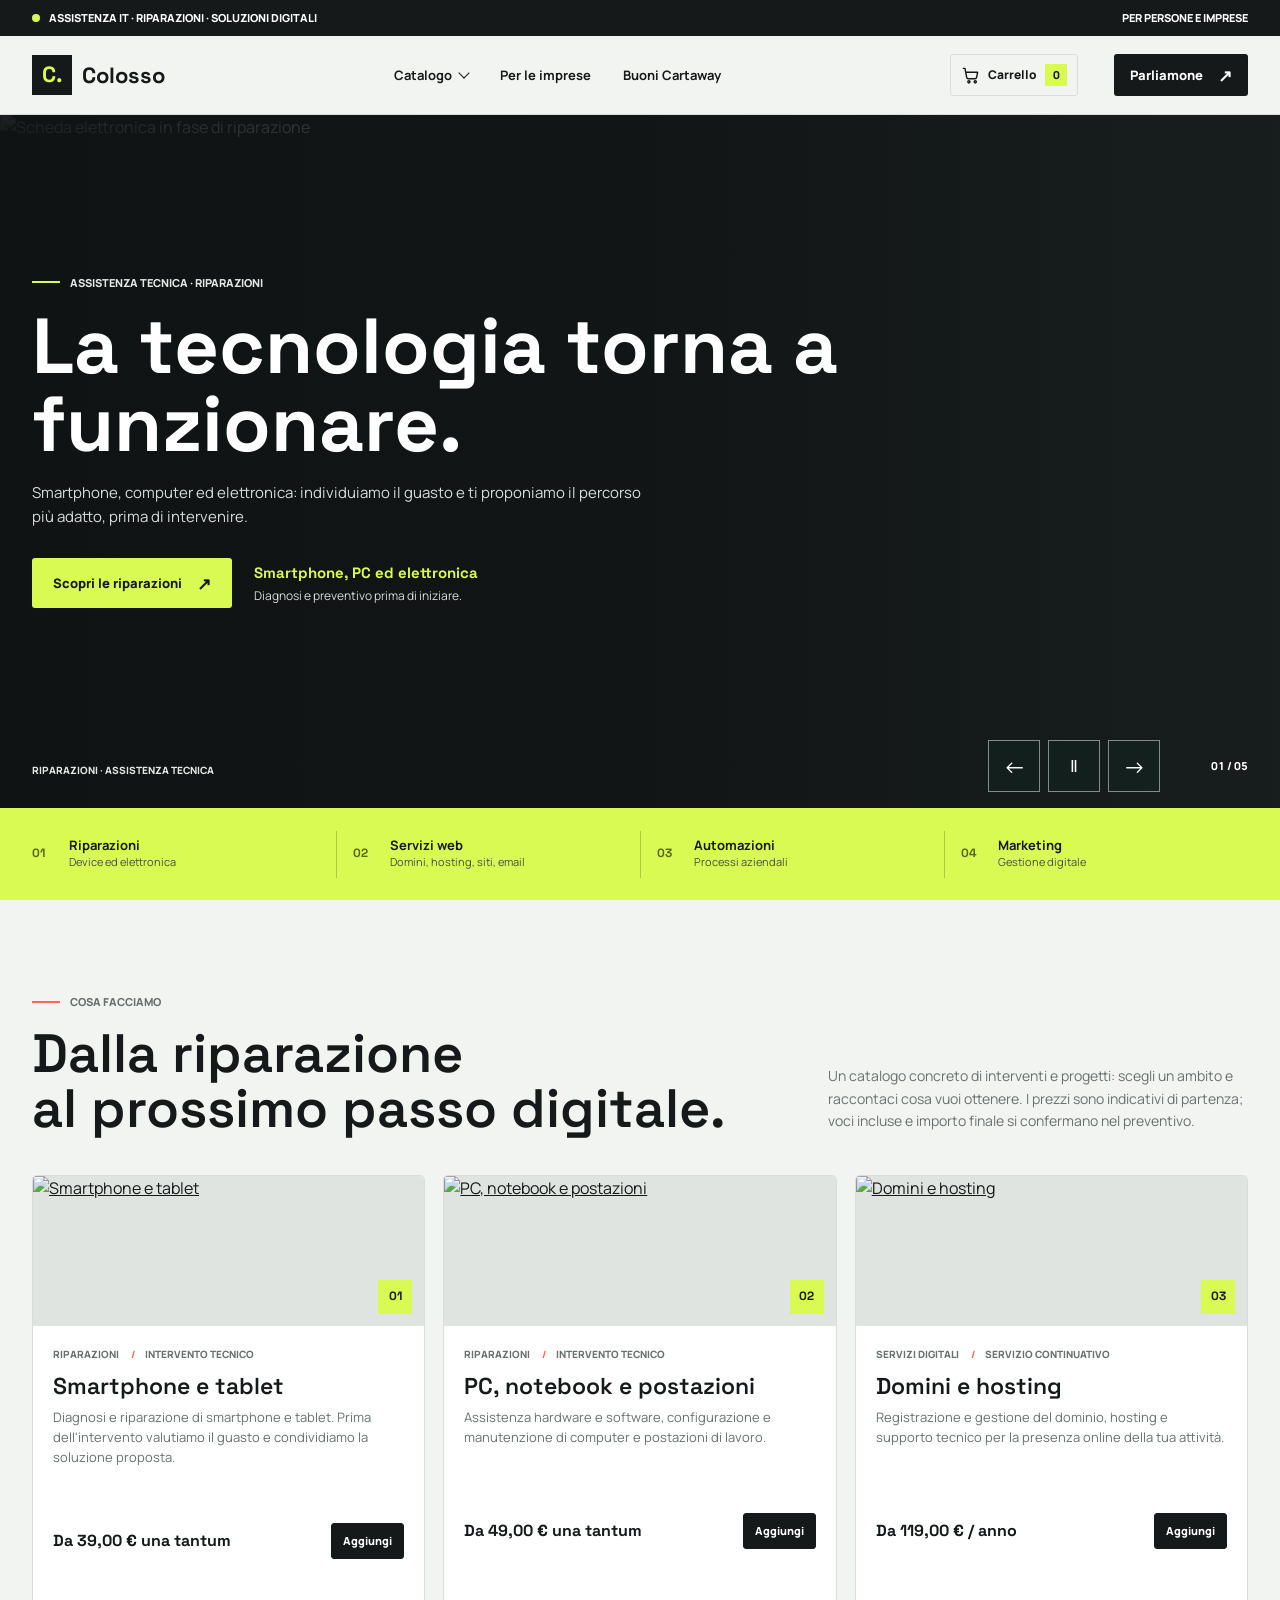
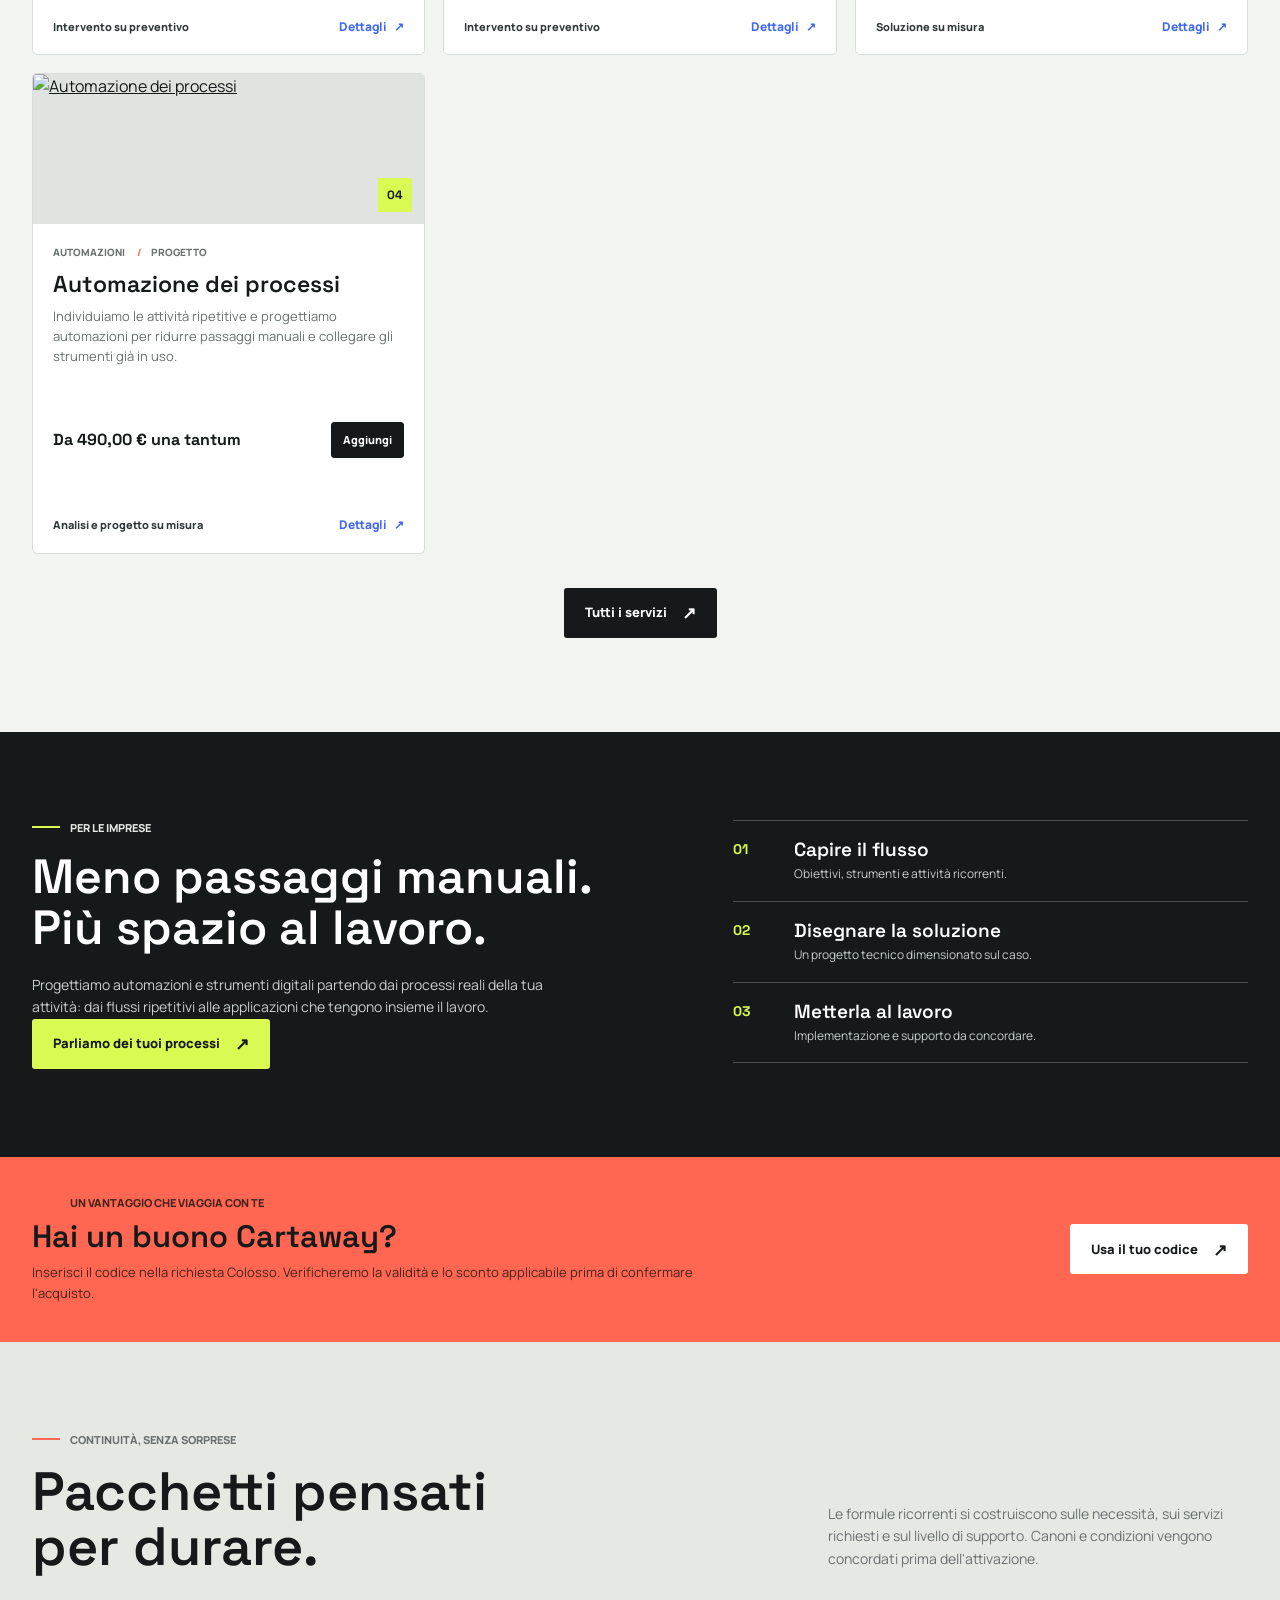
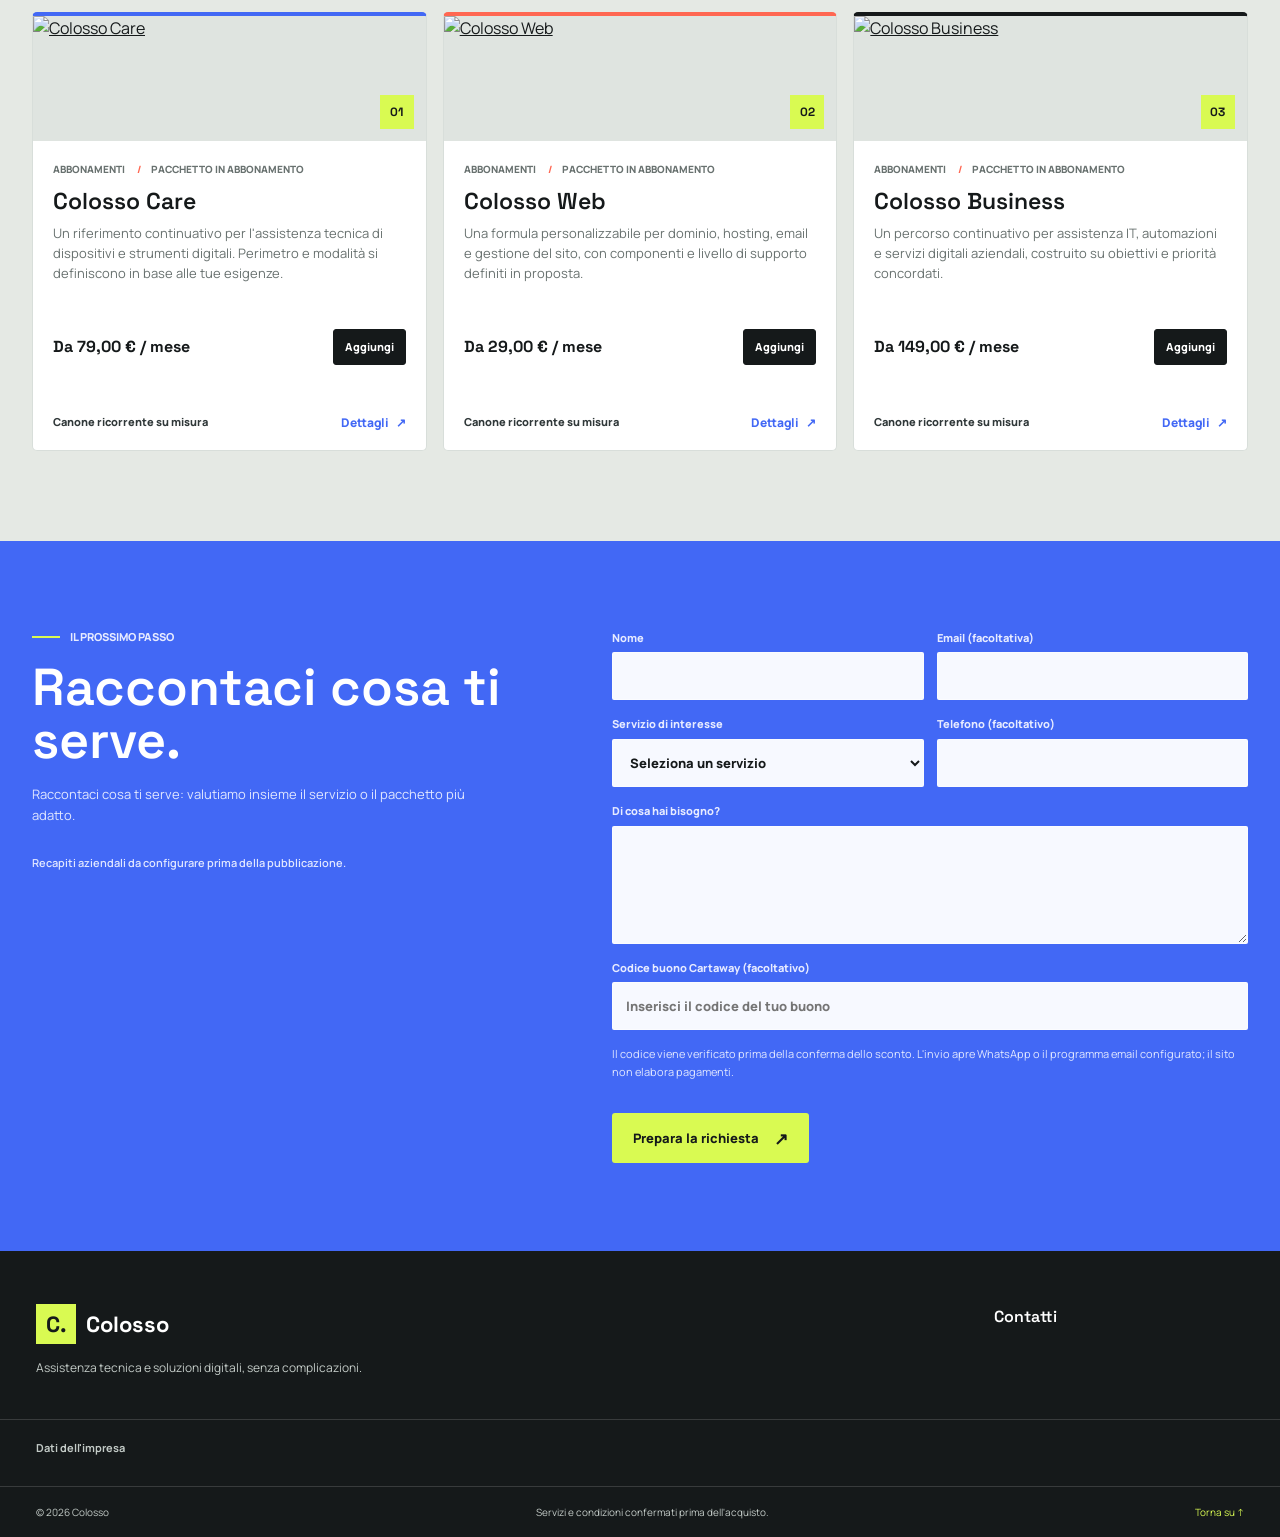
==== commit bc7c40a6: "feat: aggiornare i prezzi e le descrizioni dei servizi, migliorare la gestione del carrello e aggior" ====
--- a/index.html
+++ b/index.html
@@ -10,7 +10,7 @@
     <link rel="preconnect" href="https://fonts.gstatic.com" crossorigin />
     <link href="https://fonts.googleapis.com/css2?family=Manrope:wght@400;500;600;700;800&family=Space+Grotesk:wght@400;500;600;700&display=swap" rel="stylesheet" />
     <link rel="stylesheet" href="site.css?v=4" />
-    <script src="site.js?v=4" defer></script>
+    <script src="site.js?v=8" defer></script>
   </head>
   <body data-page="home">
     <a class="skip-link" href="#main">Salta al contenuto</a>
@@ -95,7 +95,7 @@
             <p class="eyebrow">Cosa facciamo</p>
             <h2 id="services-title">Dalla riparazione<br />al prossimo passo digitale.</h2>
           </div>
-          <p class="section-heading__note">Un catalogo concreto di interventi e progetti: scegli un ambito e raccontaci cosa vuoi ottenere.</p>
+          <p class="section-heading__note">Un catalogo concreto di interventi e progetti: scegli un ambito e raccontaci cosa vuoi ottenere. I prezzi sono indicativi di partenza; voci incluse e importo finale si confermano nel preventivo.</p>
         </div>
         <div class="service-grid" data-home-services>
           <p class="load-status" id="service-load-status" role="status" aria-live="polite">Carico i servizi…</p>
--- a/site.css
+++ b/site.css
@@ -15,6 +15,10 @@
 
 * {
   box-sizing: border-box;
+}
+
+#nl-badge-frame {
+  display: none !important;
 }
 
 html {
@@ -1887,6 +1891,29 @@
   white-space: nowrap;
 }
 
+.cart-total--initial {
+  border-top: 2px solid var(--ink);
+  border-bottom: 0;
+  margin-top: 6px;
+  padding-top: 14px;
+  font-size: 13px;
+  font-weight: 800;
+}
+
+.cart-total--initial strong {
+  font-size: 19px;
+}
+
+.cart-total--discount {
+  padding-block: 6px;
+  border-bottom: 0;
+  color: var(--muted);
+}
+
+.cart-total--discount strong {
+  color: var(--coral);
+}
+
 .cart-pricing-note,
 .cart-summary__note,
 .cart-order-note {
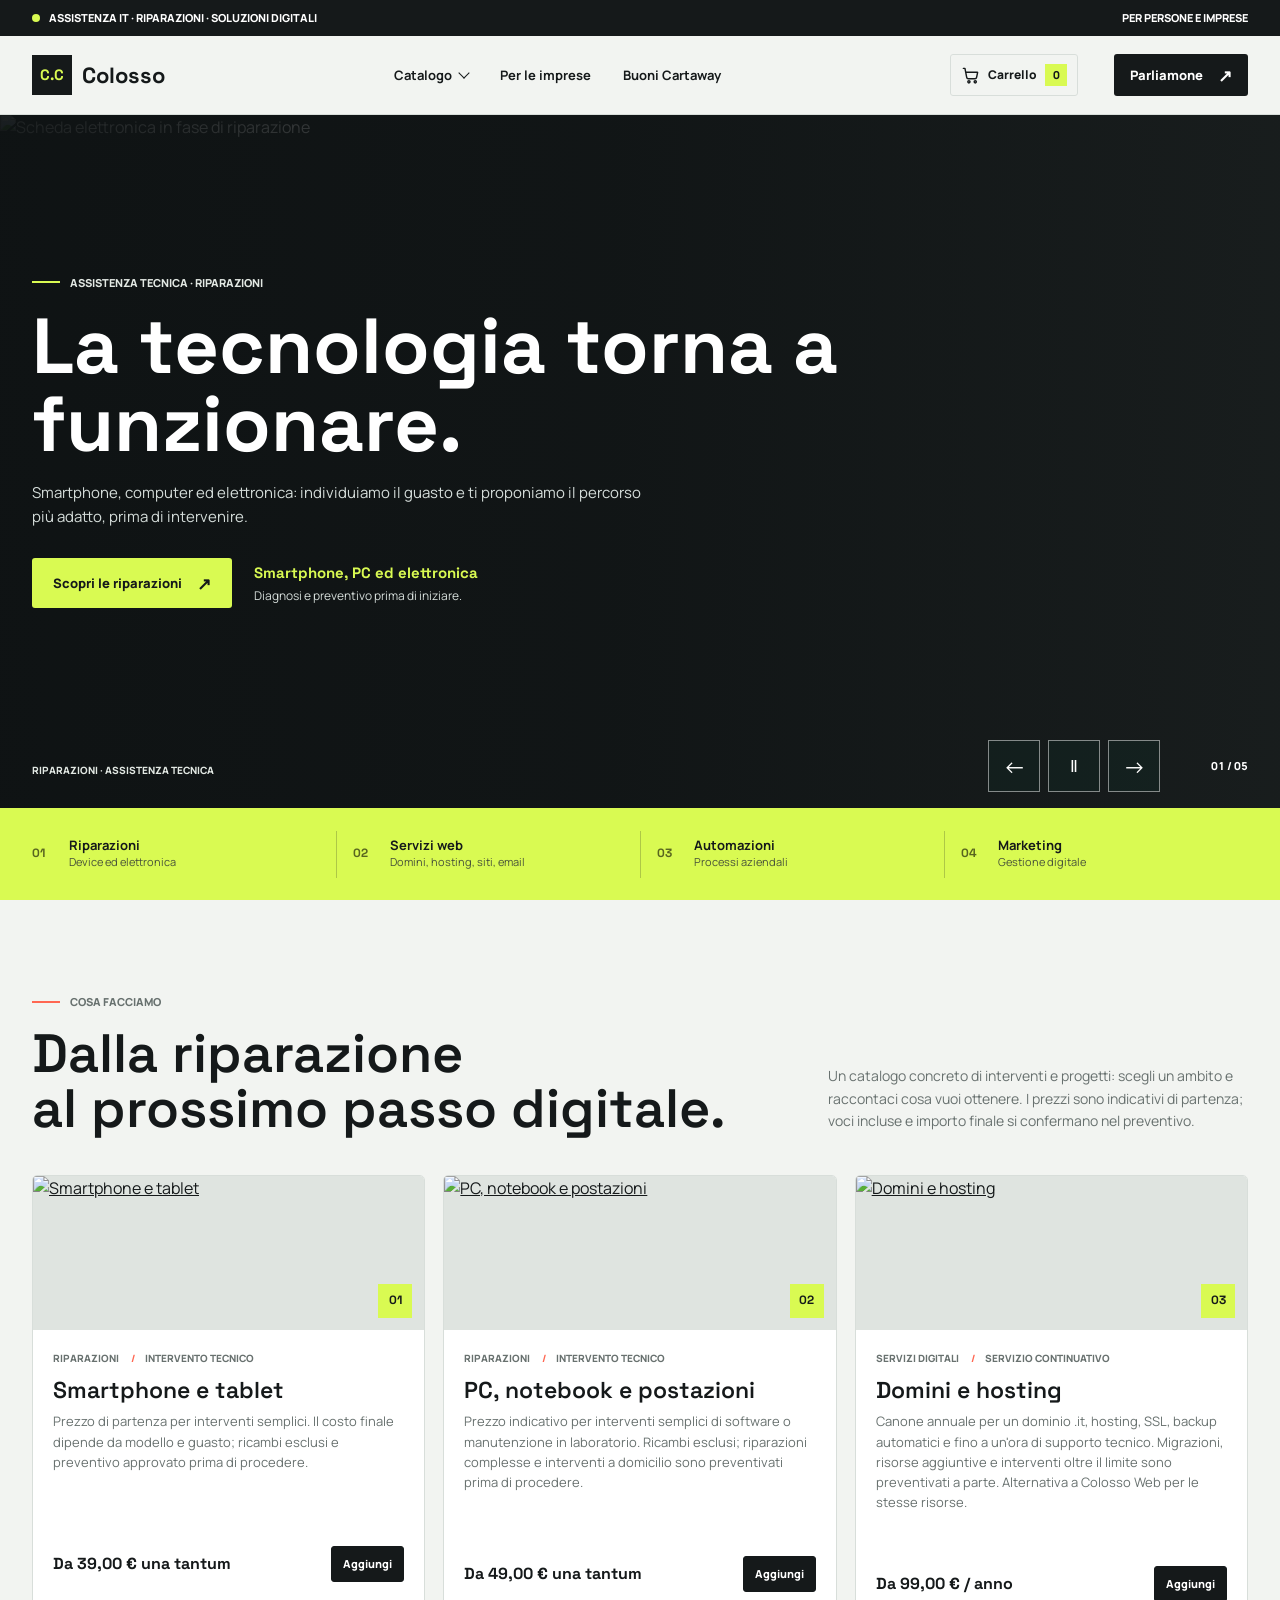
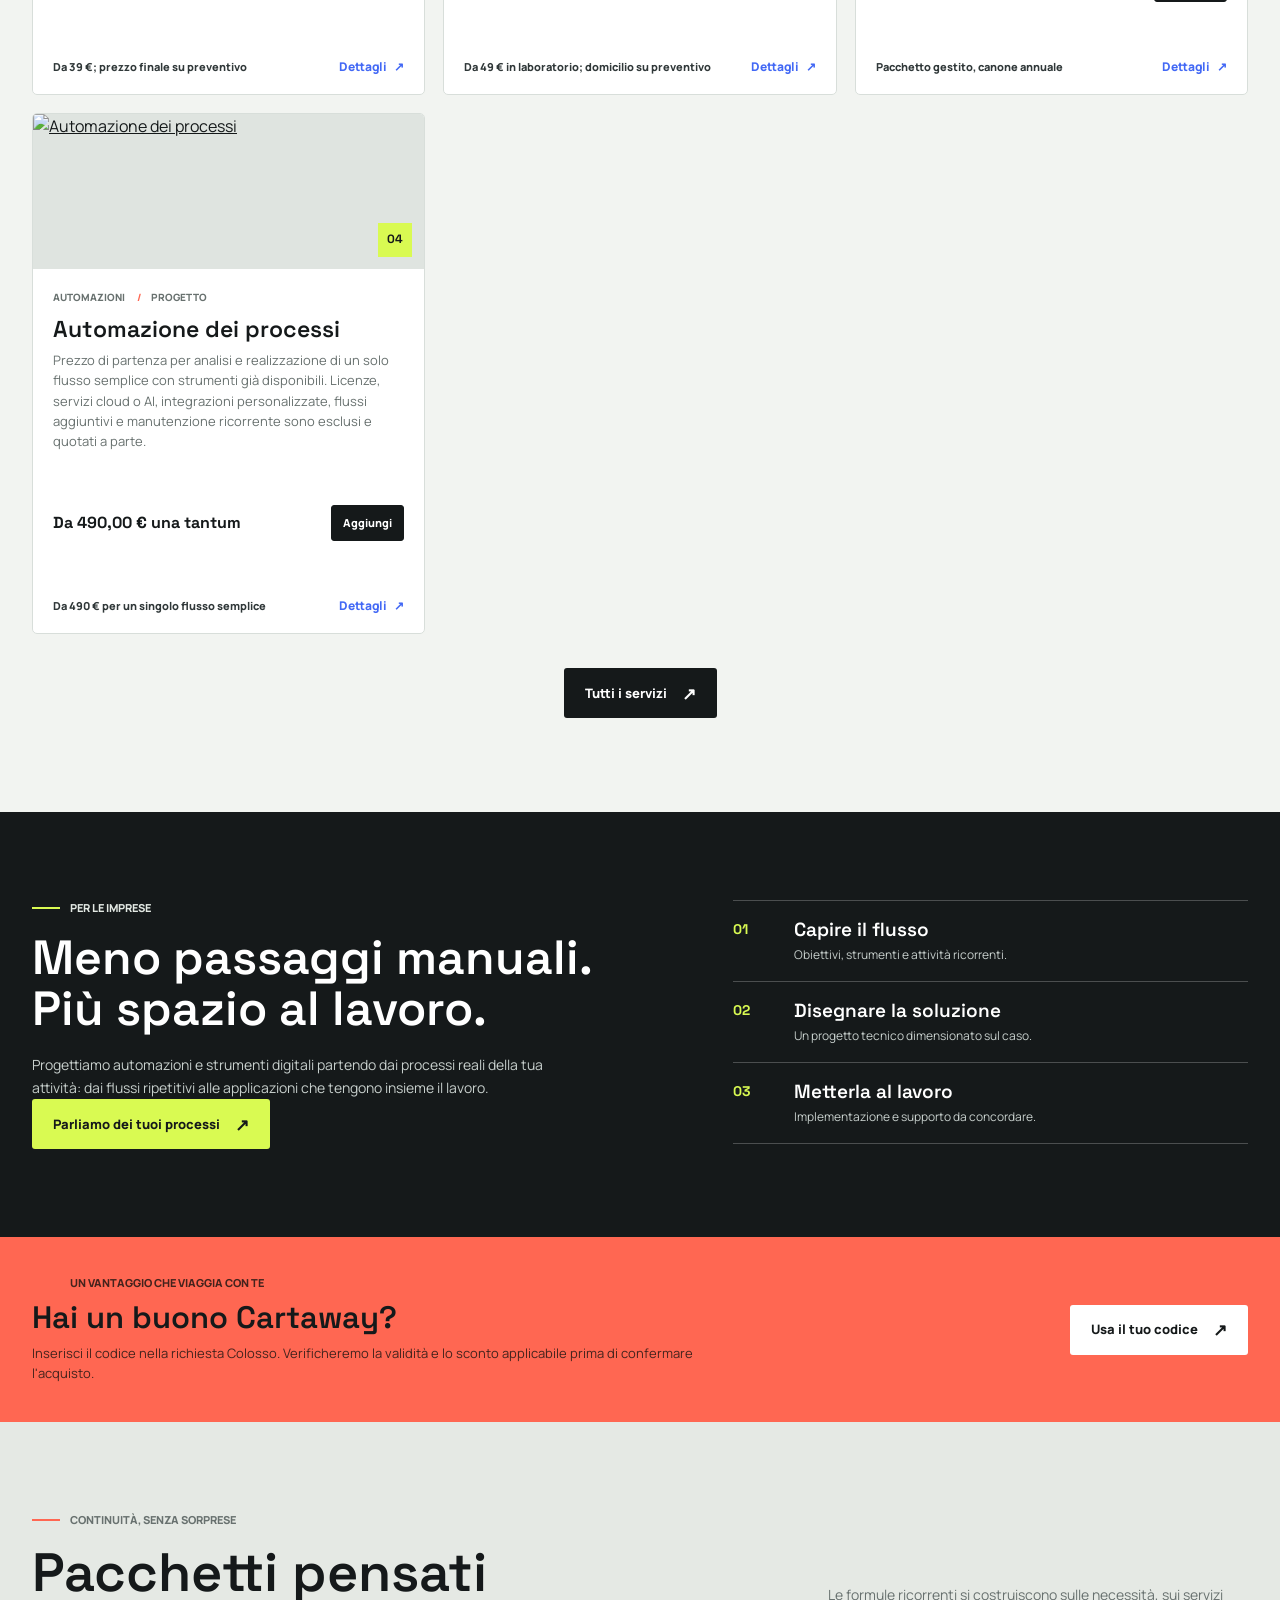
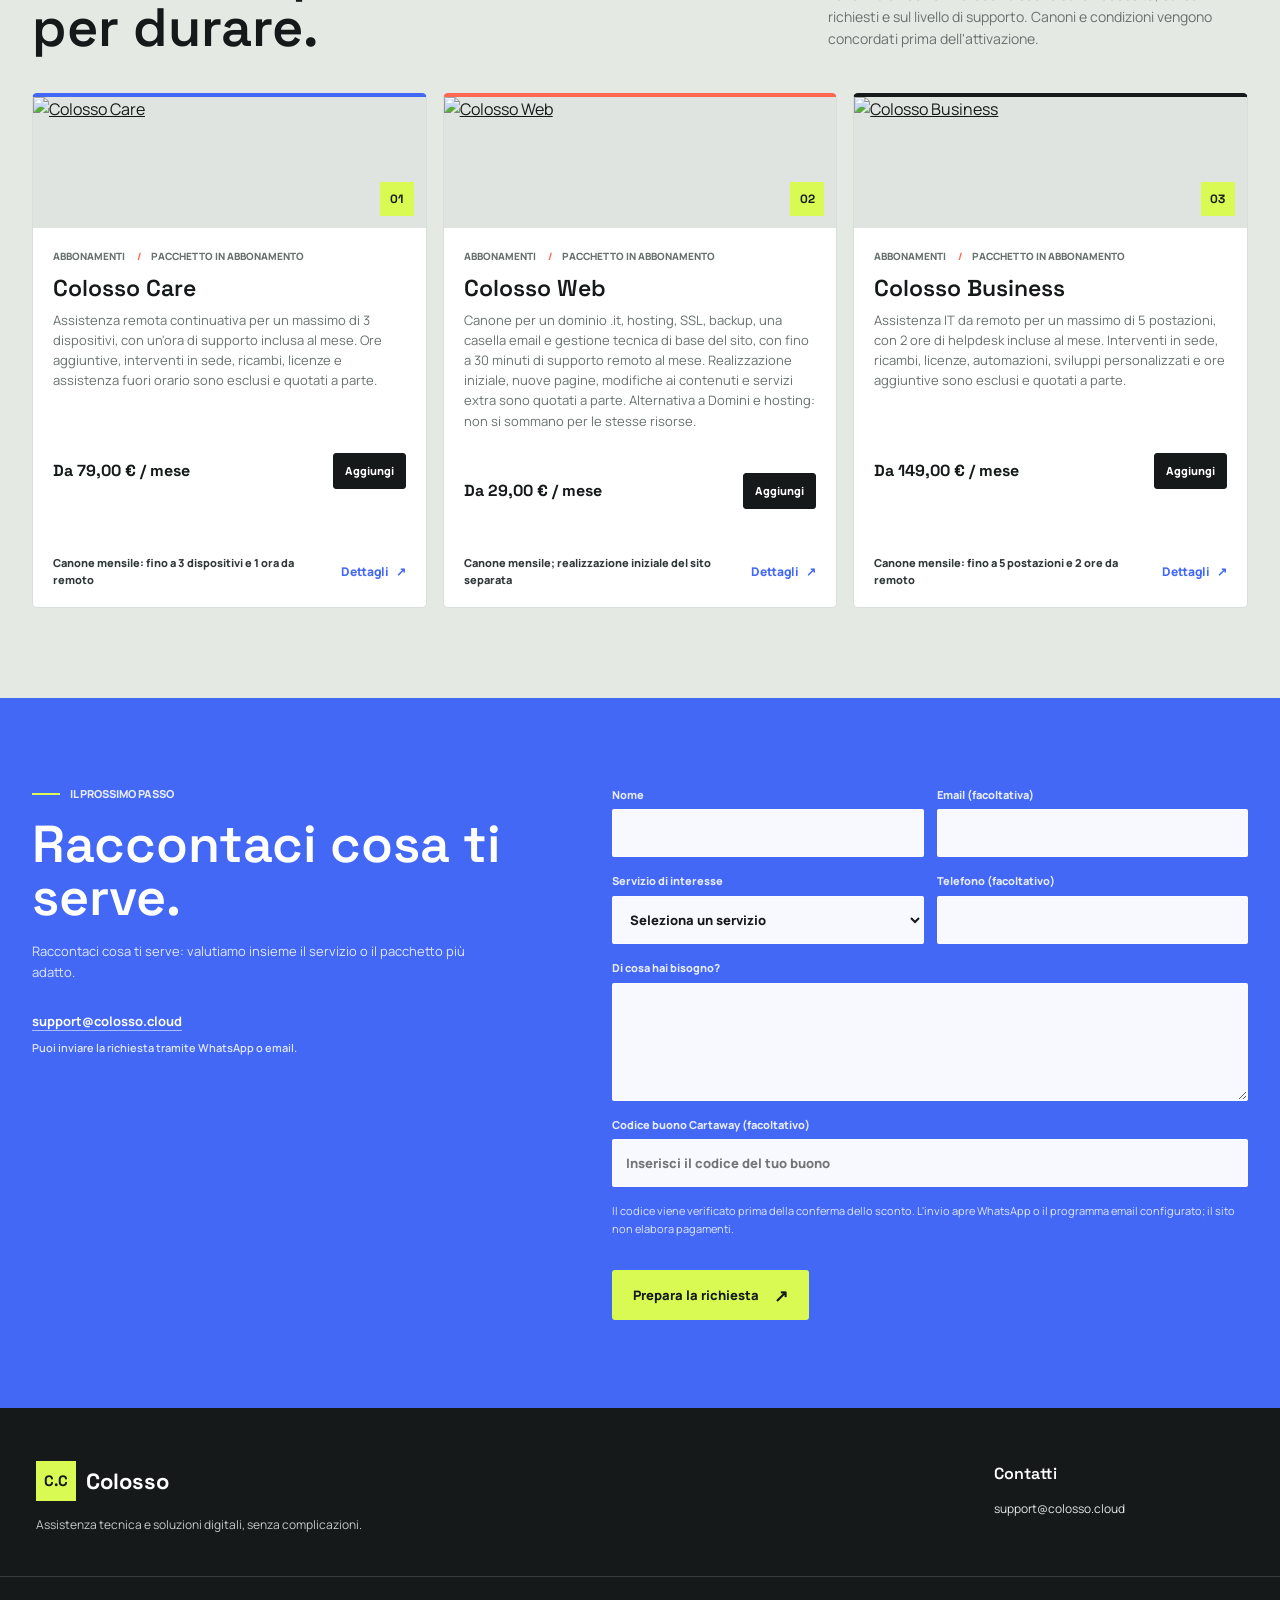
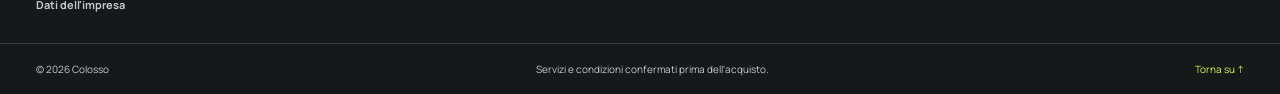
==== commit 04fc25d4: "feat: aggiungere icona del sito e aggiornare descrizioni e prezzi dei servizi" ====
--- a/index.html
+++ b/index.html
@@ -4,6 +4,7 @@
     <meta charset="utf-8" />
     <meta name="viewport" content="width=device-width, initial-scale=1" />
     <meta name="theme-color" content="#d9fa52" />
+    <link rel="icon" type="image/svg+xml" href="assets/colosso-cloud.svg" />
     <meta name="description" content="Colosso: assistenza tecnica, riparazioni elettroniche, servizi digitali e automazioni per persone e imprese." />
     <title>Colosso — Assistenza tecnica e soluzioni digitali</title>
     <link rel="preconnect" href="https://fonts.googleapis.com" />
@@ -25,7 +26,7 @@
     <header class="site-header">
       <div class="site-header__inner">
         <a class="brand" href="index.html#inizio" aria-label="Colosso, torna all'inizio">
-          <span class="brand__mark" aria-hidden="true">C.</span>
+          <span class="brand__mark" aria-hidden="true">C.C</span>
           <span class="brand__name" data-brand>Colosso</span>
         </a>
         <button class="menu-toggle" id="menu-toggle" type="button" aria-label="Apri il menu" aria-controls="primary-navigation" aria-expanded="false">
@@ -180,7 +181,7 @@
       <div class="site-footer__main">
         <div class="site-footer__brand">
           <a class="brand brand--footer" href="index.html#inizio" aria-label="Colosso, torna all'inizio">
-            <span class="brand__mark" aria-hidden="true">C.</span>
+            <span class="brand__mark" aria-hidden="true">C.C</span>
             <span class="brand__name" data-brand>Colosso</span>
           </a>
           <p class="site-footer__copy" data-tagline>Assistenza tecnica e soluzioni digitali, senza complicazioni.</p>
--- a/site.css
+++ b/site.css
@@ -175,7 +175,7 @@
   background: var(--ink);
   color: var(--lime);
   font-family: var(--display);
-  font-size: 22px;
+  font-size: 15px;
   font-weight: 700;
 }
 
